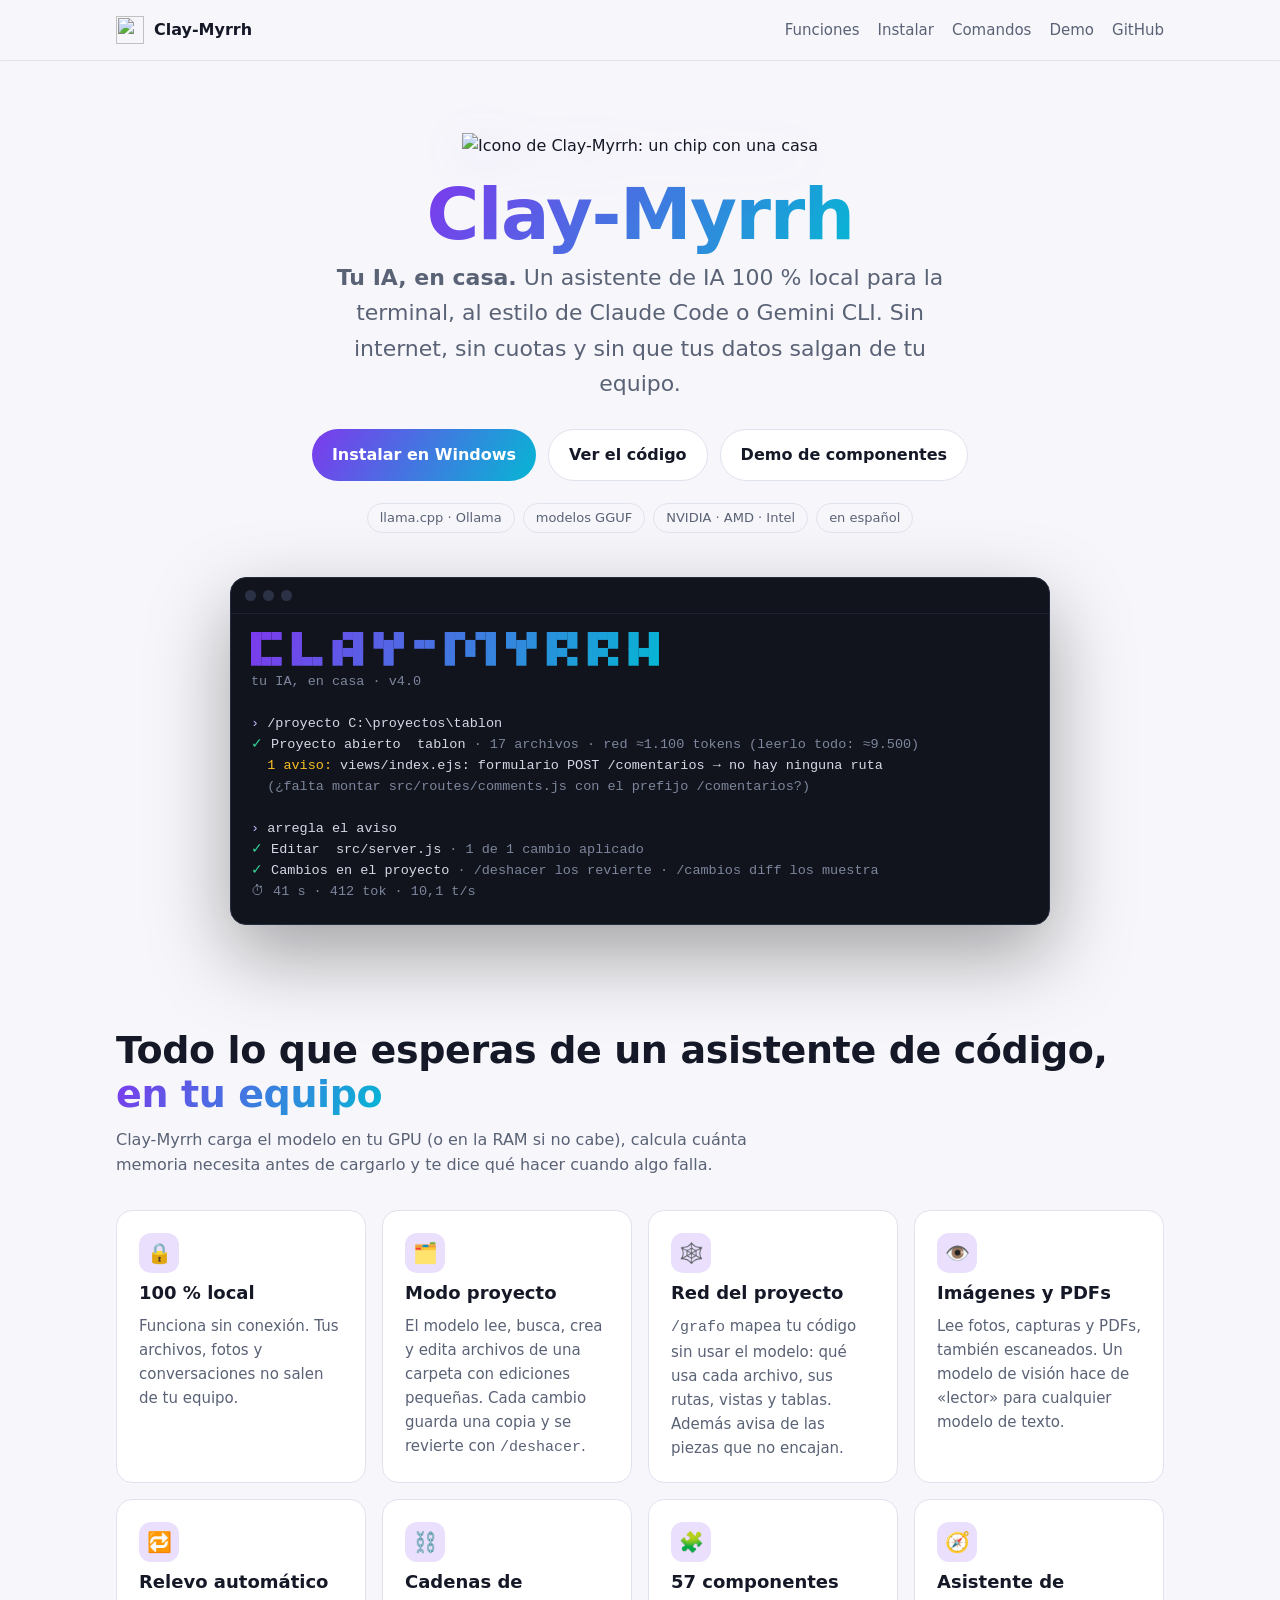
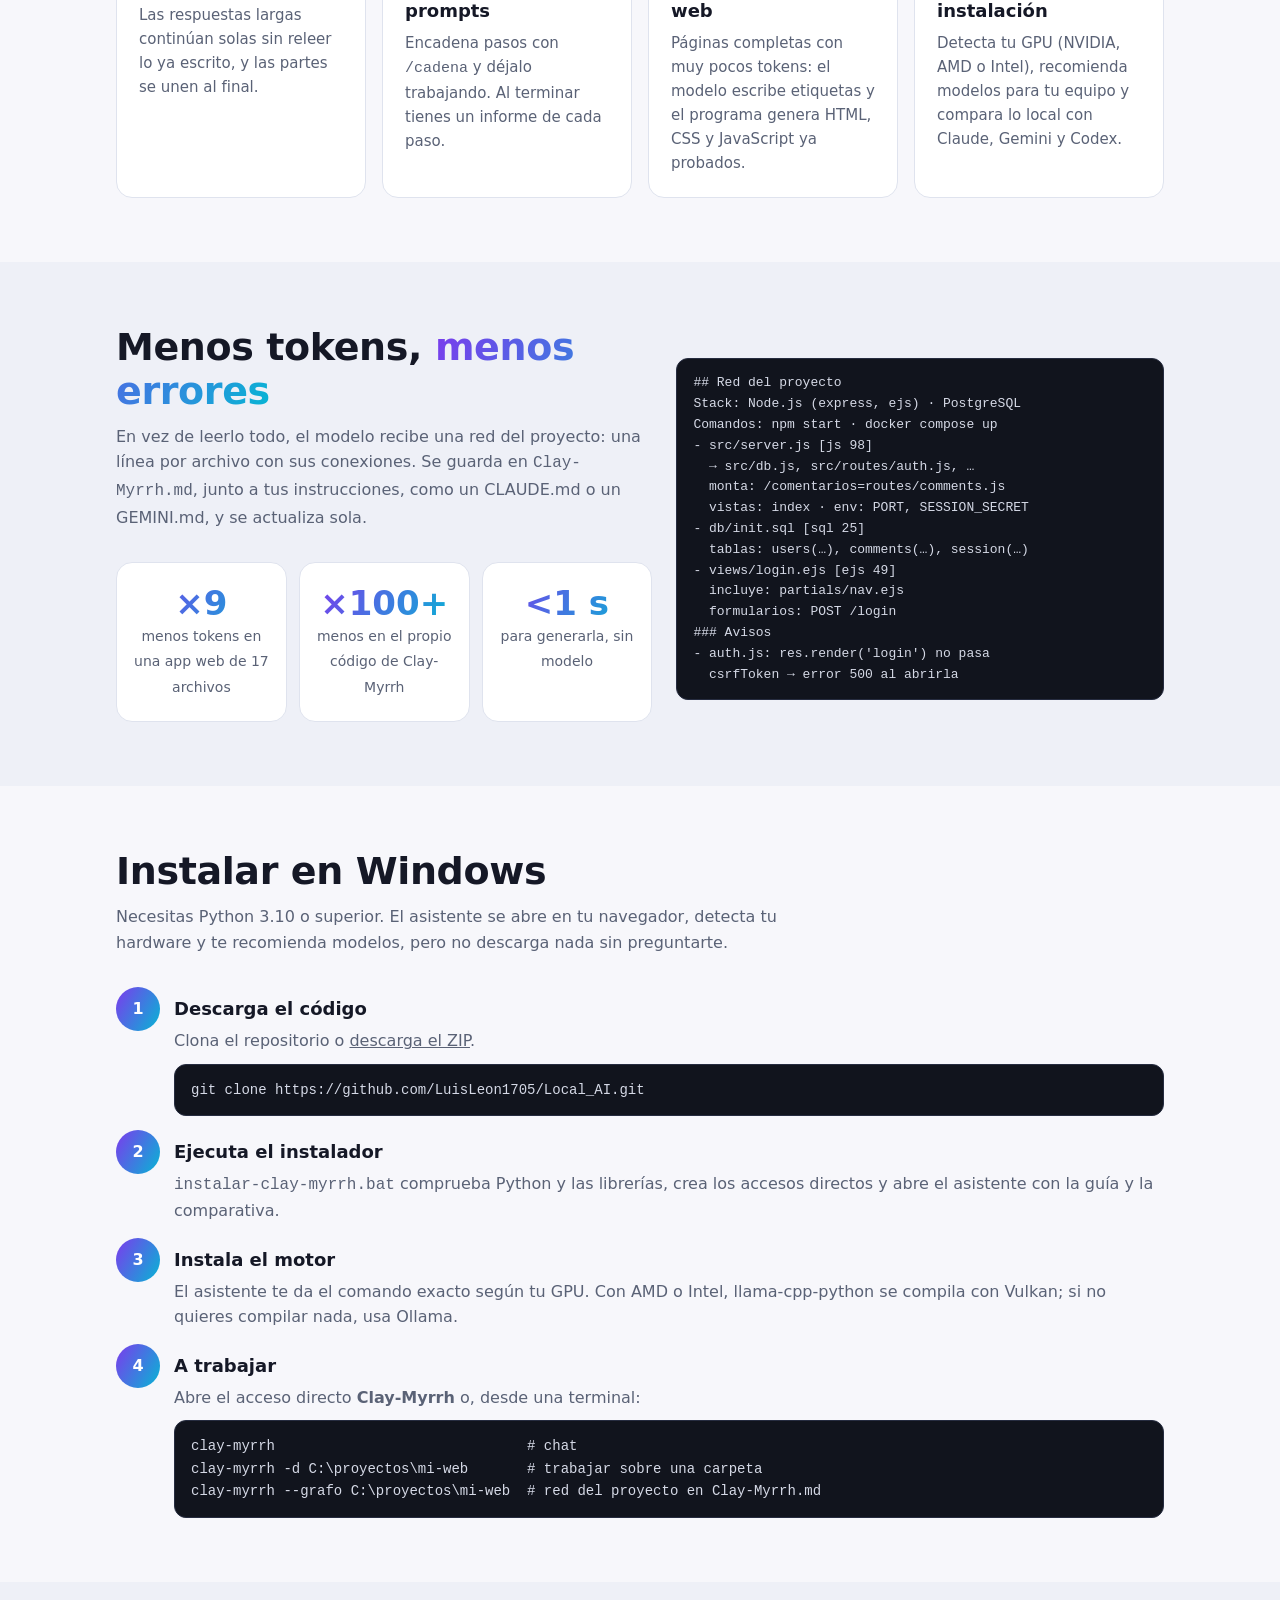
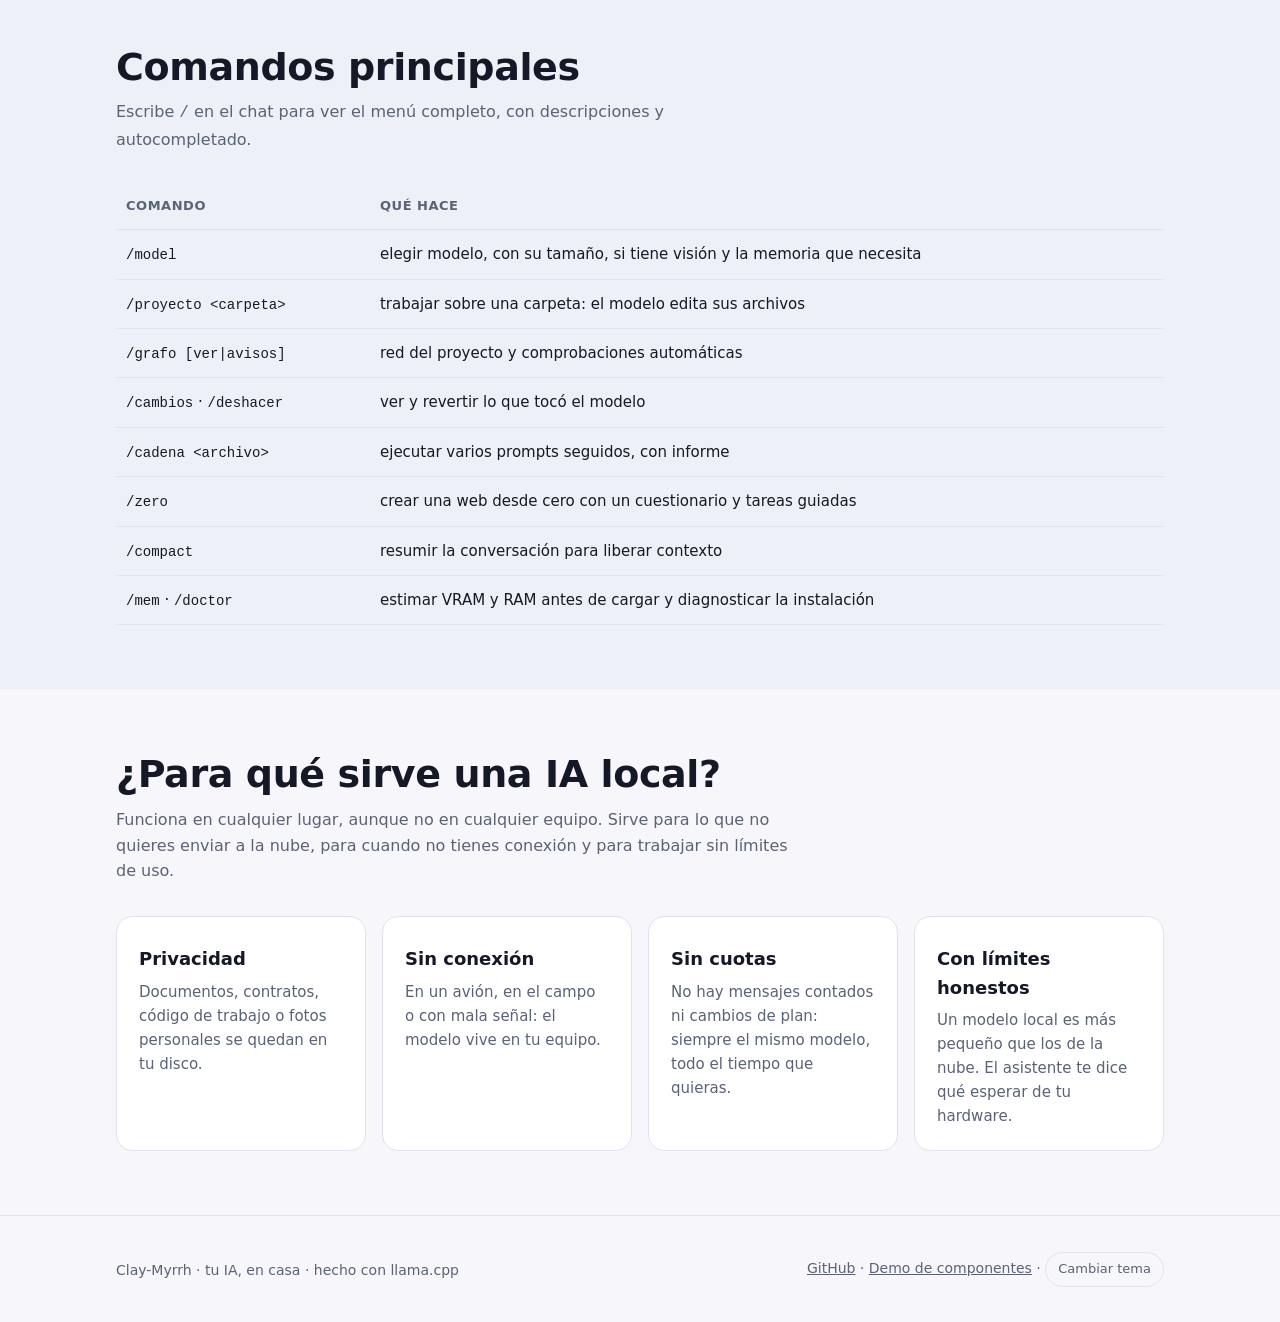
==== site/index.html @ 3bef4bef "Clay-Myrrh: nuevo nombre, red del proyecto (/grafo) y modo proyecto más robusto - Renombrado de Quer" ====
<!doctype html>
<html lang="es">
<head>
<meta charset="utf-8">
<meta name="viewport" content="width=device-width, initial-scale=1">
<title>Clay-Myrrh · tu IA, en casa</title>
<meta name="description" content="Asistente de IA 100 % local para la terminal, al estilo de Claude Code o Gemini CLI: modelos GGUF con llama.cpp u Ollama, sin internet y sin cuotas.">
<meta property="og:title" content="Clay-Myrrh · tu IA, en casa">
<meta property="og:description" content="Asistente de IA 100 % local para la terminal: lee imágenes y PDFs, edita proyectos y funciona sin internet.">
<meta property="og:image" content="assets/clay-myrrh.png">
<link rel="icon" href="assets/clay-myrrh.svg" type="image/svg+xml">
<link rel="alternate icon" href="assets/clay-myrrh.ico">
<style>
:root {
  --bg: #0d0f17; --bg2: #141826; --card: #181d2d; --line: #262c40;
  --text: #e8eaf2; --muted: #9aa3b8; --violet: #7c3aed; --cyan: #06b6d4;
  --grad: linear-gradient(120deg, #7c3aed, #06b6d4);
  --term: #0a0c12; --ok: #34d399; --warn: #fbbf24;
  --radius: 16px; --max: 1080px;
  color-scheme: dark;
}
@media (prefers-color-scheme: light) {
  :root:not([data-theme="dark"]) {
    --bg: #f7f7fb; --bg2: #eef0f7; --card: #ffffff; --line: #dfe3ee;
    --text: #151826; --muted: #5a6276; --term: #11141d;
    color-scheme: light;
  }
}
:root[data-theme="light"] {
  --bg: #f7f7fb; --bg2: #eef0f7; --card: #ffffff; --line: #dfe3ee;
  --text: #151826; --muted: #5a6276; --term: #11141d; color-scheme: light;
}
* { box-sizing: border-box; }
html { scroll-behavior: smooth; }
body {
  margin: 0; background: var(--bg); color: var(--text); line-height: 1.6;
  font: 16px/1.6 system-ui, -apple-system, "Segoe UI", Roboto, "Helvetica Neue", Arial, sans-serif;
}
a { color: inherit; }
code, pre, .mono { font-family: "Cascadia Code", "Cascadia Mono", Consolas, "SF Mono", Menlo, monospace; }
.wrap { max-width: var(--max); margin: 0 auto; padding: 0 16px; }
.grad { background: var(--grad); -webkit-background-clip: text; background-clip: text; color: transparent; }

/* cabecera */
header.top { position: sticky; top: 0; z-index: 10; backdrop-filter: blur(10px);
  background: color-mix(in srgb, var(--bg) 82%, transparent); border-bottom: 1px solid var(--line); }
header.top .wrap { display: flex; align-items: center; gap: 12px; height: 60px; }
.brand { display: flex; align-items: center; gap: 10px; font-weight: 700; text-decoration: none; }
.brand img { width: 28px; height: 28px; }
nav.links { margin-left: auto; display: flex; gap: 18px; font-size: 15px; }
nav.links a { text-decoration: none; color: var(--muted); }
nav.links a:hover { color: var(--text); }
@media (max-width: 720px) { nav.links .hide-sm { display: none; } }

/* portada */
.hero { padding: 72px 0 40px; text-align: center; }
.hero img.logo { width: 96px; height: 96px; filter: drop-shadow(0 10px 30px rgba(124, 58, 237, .35)); }
.hero h1 { font-size: clamp(40px, 8vw, 72px); line-height: 1.05; margin: 18px 0 8px; letter-spacing: -0.02em; }
.hero .tag { font-size: clamp(18px, 3vw, 22px); color: var(--muted); margin: 0 auto 28px; max-width: 640px; }
.btns { display: flex; gap: 12px; justify-content: center; flex-wrap: wrap; }
.btn { display: inline-flex; align-items: center; gap: 8px; padding: 12px 20px; border-radius: 999px;
  text-decoration: none; font-weight: 600; border: 1px solid var(--line); background: var(--card); }
.btn.primary { background: var(--grad); color: #fff; border: 0; }
.btn:hover { transform: translateY(-1px); }
.pills { display: flex; gap: 8px; justify-content: center; flex-wrap: wrap; margin-top: 22px; }
.pill { font-size: 13px; padding: 4px 12px; border-radius: 999px; border: 1px solid var(--line); color: var(--muted); }

/* terminal */
.term { margin: 44px auto 0; max-width: 820px; background: var(--term); border-radius: var(--radius);
  border: 1px solid #262c40; box-shadow: 0 30px 80px rgba(0, 0, 0, .35); text-align: left; overflow: hidden; }
.term .bar { display: flex; gap: 7px; padding: 12px 14px; border-bottom: 1px solid #1e2333; }
.term .bar i { width: 11px; height: 11px; border-radius: 50%; background: #2c3245; }
.term pre { margin: 0; padding: 18px 20px 22px; color: #d5d9e6; font-size: 13.5px; line-height: 1.55; overflow-x: auto; }
.term .logo-txt { display: inline-block; line-height: 1; font-size: 17px; margin-bottom: 6px;
  background: var(--grad); -webkit-background-clip: text; background-clip: text; color: transparent; }
@media (max-width: 480px) { .term pre { font-size: 12px; padding: 14px; } .term .logo-txt { font-size: 13px; } }
.term .dim { color: #7d869c; } .term .u { color: #c4b5fd; } .term .ok { color: var(--ok); } .term .w { color: var(--warn); }

/* secciones */
section { padding: 64px 0; }
section.alt { background: var(--bg2); }
h2 { font-size: clamp(28px, 4.5vw, 38px); line-height: 1.15; margin: 0 0 10px; letter-spacing: -0.01em; }
.lead { color: var(--muted); max-width: 680px; margin: 0 0 32px; }
.grid { display: grid; gap: 16px; grid-template-columns: repeat(auto-fit, minmax(240px, 1fr)); }
.card { background: var(--card); border: 1px solid var(--line); border-radius: var(--radius); padding: 22px; }
.card h3 { margin: 6px 0 6px; font-size: 18px; }
.card p { margin: 0; color: var(--muted); font-size: 15px; }
.ico { width: 40px; height: 40px; border-radius: 12px; display: grid; place-items: center; font-size: 20px;
  background: color-mix(in srgb, var(--violet) 16%, transparent); }

/* cifras */
.stats { display: grid; gap: 12px; grid-template-columns: repeat(3, 1fr); margin-top: 8px; }
@media (max-width: 480px) { .stats { grid-template-columns: 1fr; } }
.stat { text-align: center; padding: 22px 12px; }
.stat b { display: block; font-size: 34px; line-height: 1.1; }
.stat span { color: var(--muted); font-size: 14px; }

/* pasos */
ol.steps { list-style: none; padding: 0; margin: 0; display: grid; gap: 14px; counter-reset: s; }
ol.steps li { counter-increment: s; display: grid; grid-template-columns: 44px minmax(0, 1fr); gap: 14px; align-items: start; }
ol.steps li::before { content: counter(s); width: 44px; height: 44px; border-radius: 50%; display: grid; place-items: center;
  font-weight: 700; color: #fff; background: var(--grad); }
ol.steps h3 { margin: 8px 0 4px; font-size: 18px; }
ol.steps p { margin: 0; color: var(--muted); }
pre.cmd { background: var(--term); color: #d5d9e6; border-radius: 12px; padding: 14px 16px; overflow-x: auto;
  font-size: 14px; margin: 10px 0 0; border: 1px solid #262c40; }

/* tabla */
.table { width: 100%; border-collapse: collapse; font-size: 15px; }
.table th, .table td { text-align: left; padding: 12px 10px; border-bottom: 1px solid var(--line); vertical-align: top; }
.table th { color: var(--muted); font-weight: 600; font-size: 13px; text-transform: uppercase; letter-spacing: .04em; }
.table code { font-size: 14px; white-space: nowrap; }
.scroll { overflow-x: auto; }

/* demo */
.demo { display: grid; gap: 24px; grid-template-columns: 1.1fr 1fr; align-items: center; }
@media (max-width: 820px) { .demo { grid-template-columns: 1fr; } }
.demo pre.cmd { font-size: 13px; }

footer { padding: 36px 0 48px; color: var(--muted); font-size: 14px; border-top: 1px solid var(--line); }
footer .wrap { display: flex; gap: 12px; flex-wrap: wrap; justify-content: space-between; align-items: center; }
.theme-btn { background: none; border: 1px solid var(--line); color: var(--muted); border-radius: 999px;
  padding: 6px 12px; cursor: pointer; font: inherit; font-size: 13px; }
</style>
</head>
<body>
<header class="top">
  <div class="wrap">
    <a class="brand" href="#"><img src="assets/clay-myrrh.svg" alt=""> Clay-Myrrh</a>
    <nav class="links">
      <a href="#funciones" class="hide-sm">Funciones</a>
      <a href="#instalar">Instalar</a>
      <a href="#comandos" class="hide-sm">Comandos</a>
      <a href="demo/">Demo</a>
      <a href="https://github.com/LuisLeon1705/Local_AI">GitHub</a>
    </nav>
  </div>
</header>

<main>
  <div class="hero wrap">
    <img class="logo" src="assets/clay-myrrh.svg" alt="Icono de Clay-Myrrh: un chip con una casa">
    <h1><span class="grad">Clay-Myrrh</span></h1>
    <p class="tag"><strong>Tu IA, en casa.</strong> Un asistente de IA 100&nbsp;% local para la terminal, al estilo de
      Claude Code o Gemini CLI. Sin internet, sin cuotas y sin que tus datos salgan de tu equipo.</p>
    <div class="btns">
      <a class="btn primary" href="#instalar">Instalar en Windows</a>
      <a class="btn" href="https://github.com/LuisLeon1705/Local_AI">Ver el código</a>
      <a class="btn" href="demo/">Demo de componentes</a>
    </div>
    <div class="pills">
      <span class="pill">llama.cpp · Ollama</span><span class="pill">modelos GGUF</span>
      <span class="pill">NVIDIA · AMD · Intel</span><span class="pill">en español</span>
    </div>

    <div class="term" aria-label="Ejemplo de sesión en la terminal">
      <div class="bar"><i></i><i></i><i></i></div>
<pre><span class="logo-txt">█▀▀ █   ▄▀█ █▄█ ▄▄ █▀▄▀█ █▄█ █▀█ █▀█ █ █
█▄▄ █▄▄ █▀█  █     █ ▀ █  █  █▀▄ █▀▄ █▀█</span>
<span class="dim">tu IA, en casa · v4.0</span>

<span class="u">›</span> /proyecto C:\proyectos\tablon
<span class="ok">✓</span> Proyecto abierto  tablon <span class="dim">· 17 archivos · red ≈1.100 tokens (leerlo todo: ≈9.500)</span>
  <span class="w">1 aviso:</span> views/index.ejs: formulario POST /comentarios → no hay ninguna ruta
  <span class="dim">(¿falta montar src/routes/comments.js con el prefijo /comentarios?)</span>

<span class="u">›</span> arregla el aviso
<span class="ok">✓</span> Editar  src/server.js <span class="dim">· 1 de 1 cambio aplicado</span>
<span class="ok">✓</span> Cambios en el proyecto <span class="dim">· /deshacer los revierte · /cambios diff los muestra</span>
<span class="dim">⏱ 41 s · 412 tok · 10,1 t/s</span></pre>
    </div>
  </div>

  <section id="funciones">
    <div class="wrap">
      <h2>Todo lo que esperas de un asistente de código, <span class="grad">en tu equipo</span></h2>
      <p class="lead">Clay-Myrrh carga el modelo en tu GPU (o en la RAM si no cabe), calcula cuánta memoria necesita
        antes de cargarlo y te dice qué hacer cuando algo falla.</p>
      <div class="grid">
        <div class="card"><div class="ico">🔒</div><h3>100 % local</h3>
          <p>Funciona sin conexión. Tus archivos, fotos y conversaciones no salen de tu equipo.</p></div>
        <div class="card"><div class="ico">🗂️</div><h3>Modo proyecto</h3>
          <p>El modelo lee, busca, crea y edita archivos de una carpeta con ediciones pequeñas. Cada cambio guarda
            una copia y se revierte con <code>/deshacer</code>.</p></div>
        <div class="card"><div class="ico">🕸️</div><h3>Red del proyecto</h3>
          <p><code>/grafo</code> mapea tu código sin usar el modelo: qué usa cada archivo, sus rutas, vistas y tablas.
            Además avisa de las piezas que no encajan.</p></div>
        <div class="card"><div class="ico">👁️</div><h3>Imágenes y PDFs</h3>
          <p>Lee fotos, capturas y PDFs, también escaneados. Un modelo de visión hace de «lector» para cualquier
            modelo de texto.</p></div>
        <div class="card"><div class="ico">🔁</div><h3>Relevo automático</h3>
          <p>Las respuestas largas continúan solas sin releer lo ya escrito, y las partes se unen al final.</p></div>
        <div class="card"><div class="ico">⛓️</div><h3>Cadenas de prompts</h3>
          <p>Encadena pasos con <code>/cadena</code> y déjalo trabajando. Al terminar tienes un informe de
            cada paso.</p></div>
        <div class="card"><div class="ico">🧩</div><h3>57 componentes web</h3>
          <p>Páginas completas con muy pocos tokens: el modelo escribe etiquetas y el programa genera HTML, CSS y
            JavaScript ya probados.</p></div>
        <div class="card"><div class="ico">🧭</div><h3>Asistente de instalación</h3>
          <p>Detecta tu GPU (NVIDIA, AMD o Intel), recomienda modelos para tu equipo y compara lo local con Claude,
            Gemini y Codex.</p></div>
      </div>
    </div>
  </section>

  <section class="alt" id="red">
    <div class="wrap demo">
      <div>
        <h2>Menos tokens, <span class="grad">menos errores</span></h2>
        <p class="lead">En vez de leerlo todo, el modelo recibe una red del proyecto: una línea por archivo con sus
          conexiones. Se guarda en <code>Clay-Myrrh.md</code>, junto a tus instrucciones, como un CLAUDE.md o un
          GEMINI.md, y se actualiza sola.</p>
        <div class="stats">
          <div class="card stat"><b class="grad">×9</b><span>menos tokens en una app web de 17 archivos</span></div>
          <div class="card stat"><b class="grad">×100+</b><span>menos en el propio código de Clay-Myrrh</span></div>
          <div class="card stat"><b class="grad">&lt;1 s</b><span>para generarla, sin modelo</span></div>
        </div>
      </div>
<pre class="cmd">## Red del proyecto
Stack: Node.js (express, ejs) · PostgreSQL
Comandos: npm start · docker compose up
- src/server.js [js 98]
  → src/db.js, src/routes/auth.js, …
  monta: /comentarios=routes/comments.js
  vistas: index · env: PORT, SESSION_SECRET
- db/init.sql [sql 25]
  tablas: users(…), comments(…), session(…)
- views/login.ejs [ejs 49]
  incluye: partials/nav.ejs
  formularios: POST /login
### Avisos
- auth.js: res.render('login') no pasa
  csrfToken → error 500 al abrirla</pre>
    </div>
  </section>

  <section id="instalar">
    <div class="wrap">
      <h2>Instalar en Windows</h2>
      <p class="lead">Necesitas Python 3.10 o superior. El asistente se abre en tu navegador, detecta tu hardware y te
        recomienda modelos, pero no descarga nada sin preguntarte.</p>
      <ol class="steps">
        <li><div><h3>Descarga el código</h3>
          <p>Clona el repositorio o <a href="https://github.com/LuisLeon1705/Local_AI/archive/refs/heads/main.zip">descarga el ZIP</a>.</p>
<pre class="cmd">git clone https://github.com/LuisLeon1705/Local_AI.git</pre></div></li>
        <li><div><h3>Ejecuta el instalador</h3>
          <p><code>instalar-clay-myrrh.bat</code> comprueba Python y las librerías, crea los accesos directos y abre
            el asistente con la guía y la comparativa.</p></div></li>
        <li><div><h3>Instala el motor</h3>
          <p>El asistente te da el comando exacto según tu GPU. Con AMD o Intel, llama-cpp-python se compila con Vulkan;
            si no quieres compilar nada, usa Ollama.</p></div></li>
        <li><div><h3>A trabajar</h3>
          <p>Abre el acceso directo <strong>Clay-Myrrh</strong> o, desde una terminal:</p>
<pre class="cmd">clay-myrrh                              # chat
clay-myrrh -d C:\proyectos\mi-web       # trabajar sobre una carpeta
clay-myrrh --grafo C:\proyectos\mi-web  # red del proyecto en Clay-Myrrh.md</pre></div></li>
      </ol>
    </div>
  </section>

  <section class="alt" id="comandos">
    <div class="wrap">
      <h2>Comandos principales</h2>
      <p class="lead">Escribe <code>/</code> en el chat para ver el menú completo, con descripciones y autocompletado.</p>
      <div class="scroll">
        <table class="table">
          <tr><th>Comando</th><th>Qué hace</th></tr>
          <tr><td><code>/model</code></td><td>elegir modelo, con su tamaño, si tiene visión y la memoria que necesita</td></tr>
          <tr><td><code>/proyecto &lt;carpeta&gt;</code></td><td>trabajar sobre una carpeta: el modelo edita sus archivos</td></tr>
          <tr><td><code>/grafo [ver|avisos]</code></td><td>red del proyecto y comprobaciones automáticas</td></tr>
          <tr><td><code>/cambios</code> · <code>/deshacer</code></td><td>ver y revertir lo que tocó el modelo</td></tr>
          <tr><td><code>/cadena &lt;archivo&gt;</code></td><td>ejecutar varios prompts seguidos, con informe</td></tr>
          <tr><td><code>/zero</code></td><td>crear una web desde cero con un cuestionario y tareas guiadas</td></tr>
          <tr><td><code>/compact</code></td><td>resumir la conversación para liberar contexto</td></tr>
          <tr><td><code>/mem</code> · <code>/doctor</code></td><td>estimar VRAM y RAM antes de cargar y diagnosticar la instalación</td></tr>
        </table>
      </div>
    </div>
  </section>

  <section id="local">
    <div class="wrap">
      <h2>¿Para qué sirve una IA local?</h2>
      <p class="lead">Funciona en cualquier lugar, aunque no en cualquier equipo. Sirve para lo que no quieres
        enviar a la nube, para cuando no tienes conexión y para trabajar sin límites de uso.</p>
      <div class="grid">
        <div class="card"><h3>Privacidad</h3><p>Documentos, contratos, código de trabajo o fotos personales se quedan en tu disco.</p></div>
        <div class="card"><h3>Sin conexión</h3><p>En un avión, en el campo o con mala señal: el modelo vive en tu equipo.</p></div>
        <div class="card"><h3>Sin cuotas</h3><p>No hay mensajes contados ni cambios de plan: siempre el mismo modelo, todo el tiempo que quieras.</p></div>
        <div class="card"><h3>Con límites honestos</h3><p>Un modelo local es más pequeño que los de la nube. El asistente te dice qué esperar de tu hardware.</p></div>
      </div>
    </div>
  </section>
</main>

<footer>
  <div class="wrap">
    <span>Clay-Myrrh · tu IA, en casa · hecho con llama.cpp</span>
    <span>
      <a href="https://github.com/LuisLeon1705/Local_AI">GitHub</a> ·
      <a href="demo/">Demo de componentes</a> ·
      <button class="theme-btn" id="theme" type="button">Cambiar tema</button>
    </span>
  </div>
</footer>
<script>
(function () {
  var root = document.documentElement, KEY = "clay-myrrh-tema";
  try { var t = localStorage.getItem(KEY); if (t) root.setAttribute("data-theme", t); } catch (e) {}
  document.getElementById("theme").addEventListener("click", function () {
    var dark = root.getAttribute("data-theme") ? root.getAttribute("data-theme") === "dark"
      : matchMedia("(prefers-color-scheme: dark)").matches;
    var next = dark ? "light" : "dark";
    root.setAttribute("data-theme", next);
    try { localStorage.setItem(KEY, next); } catch (e) {}
  });
})();
</script>
</body>
</html>
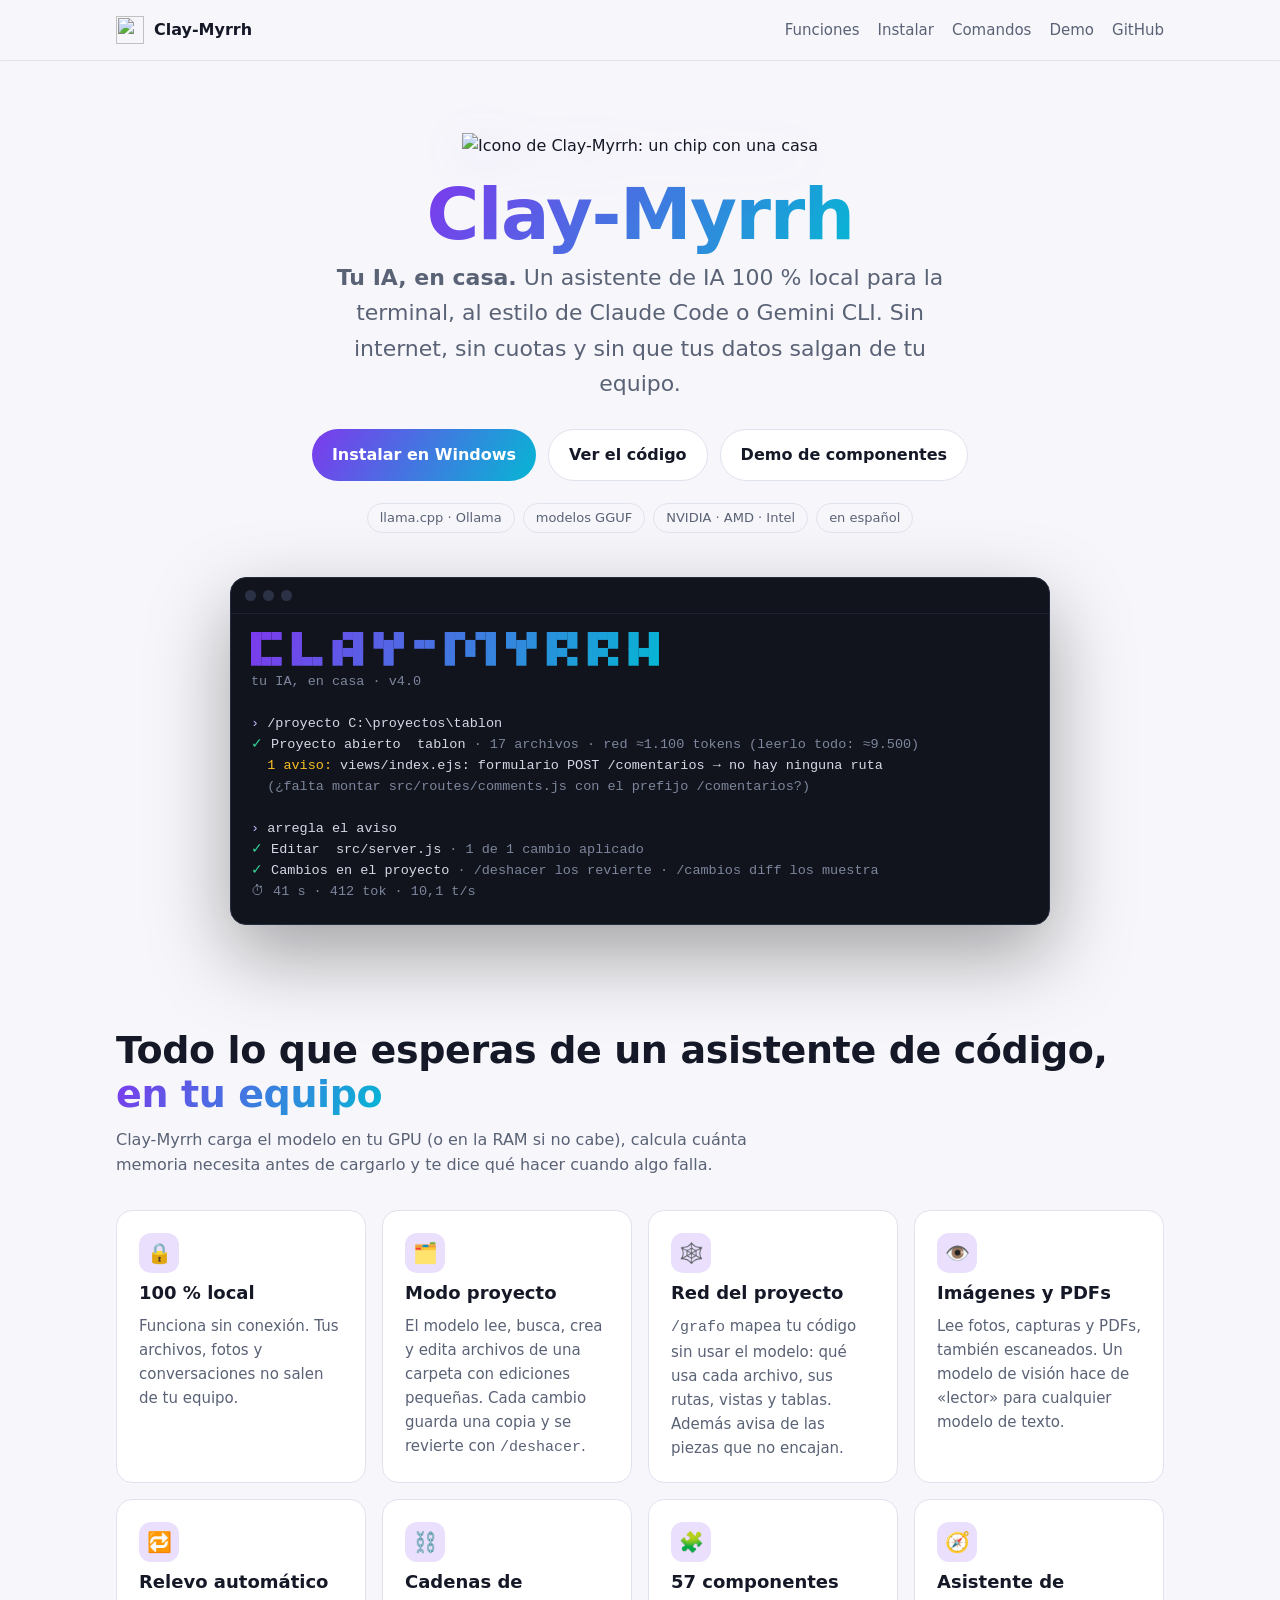
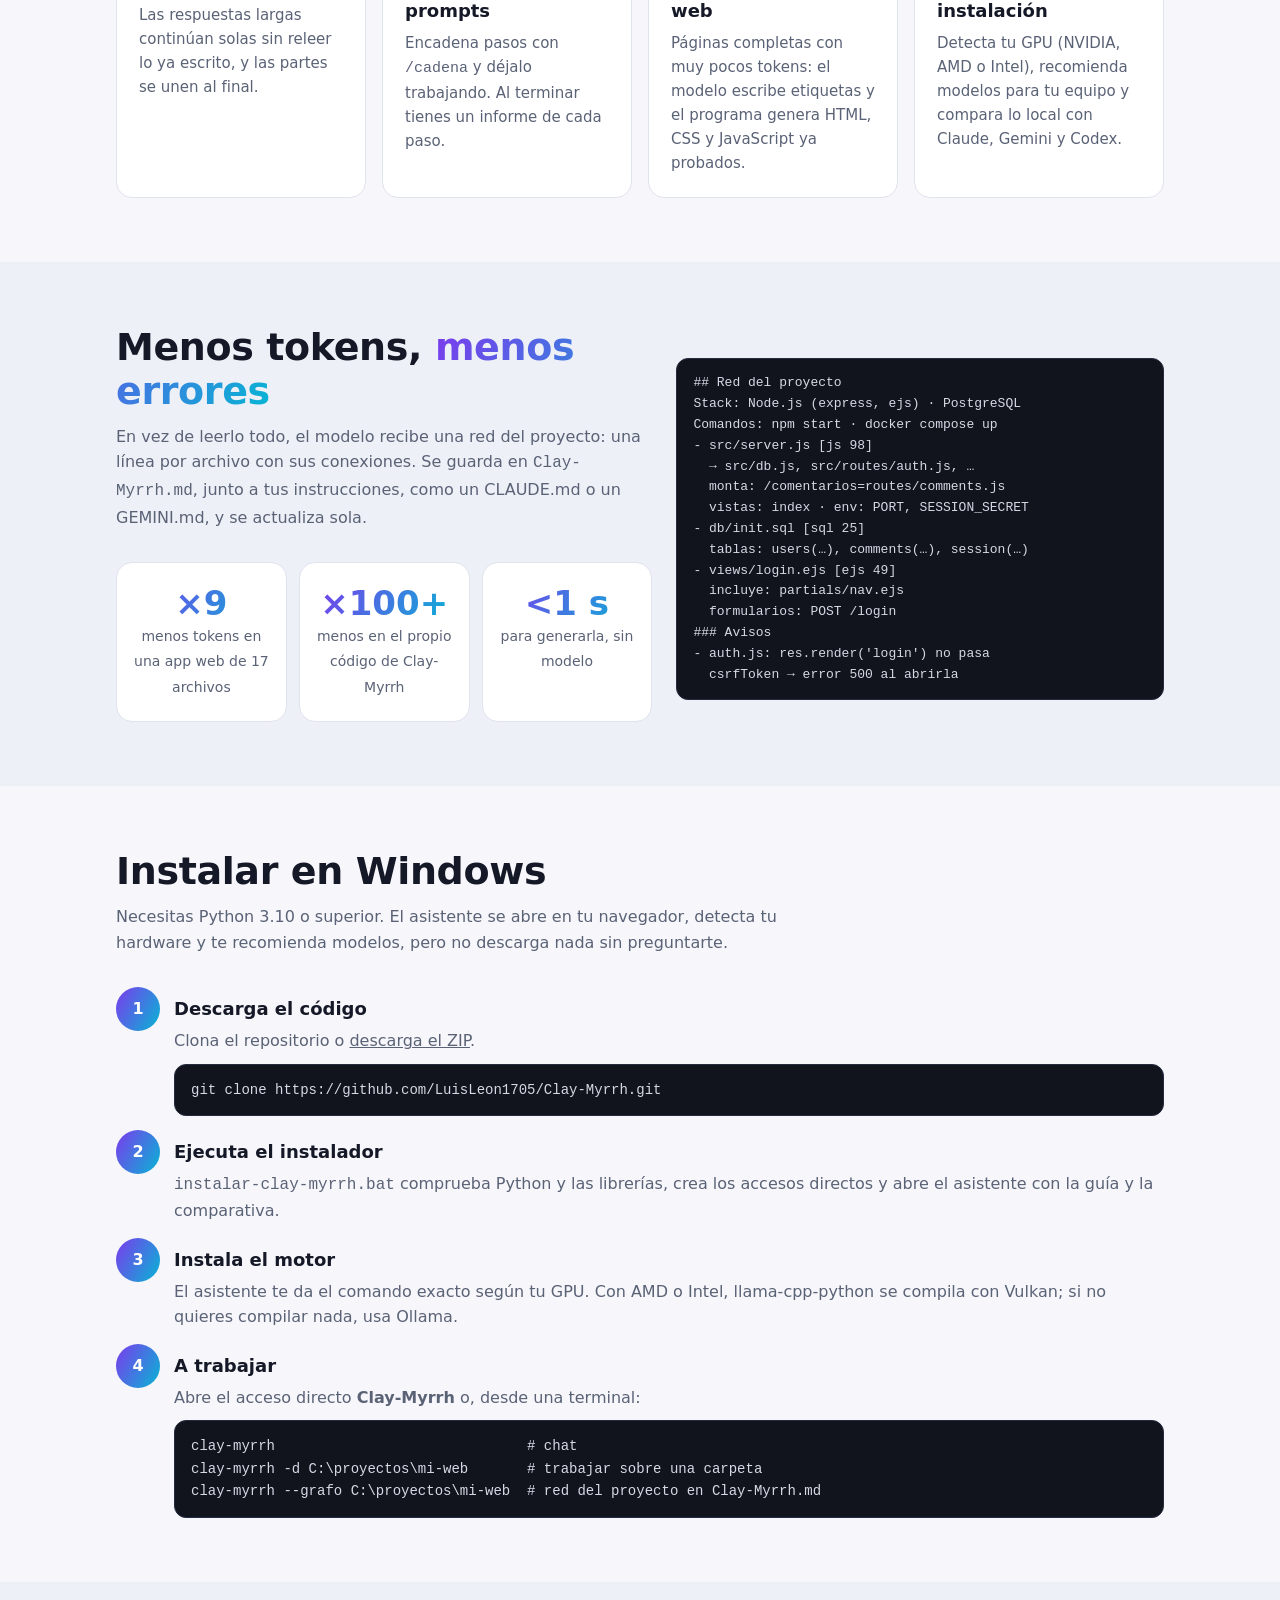
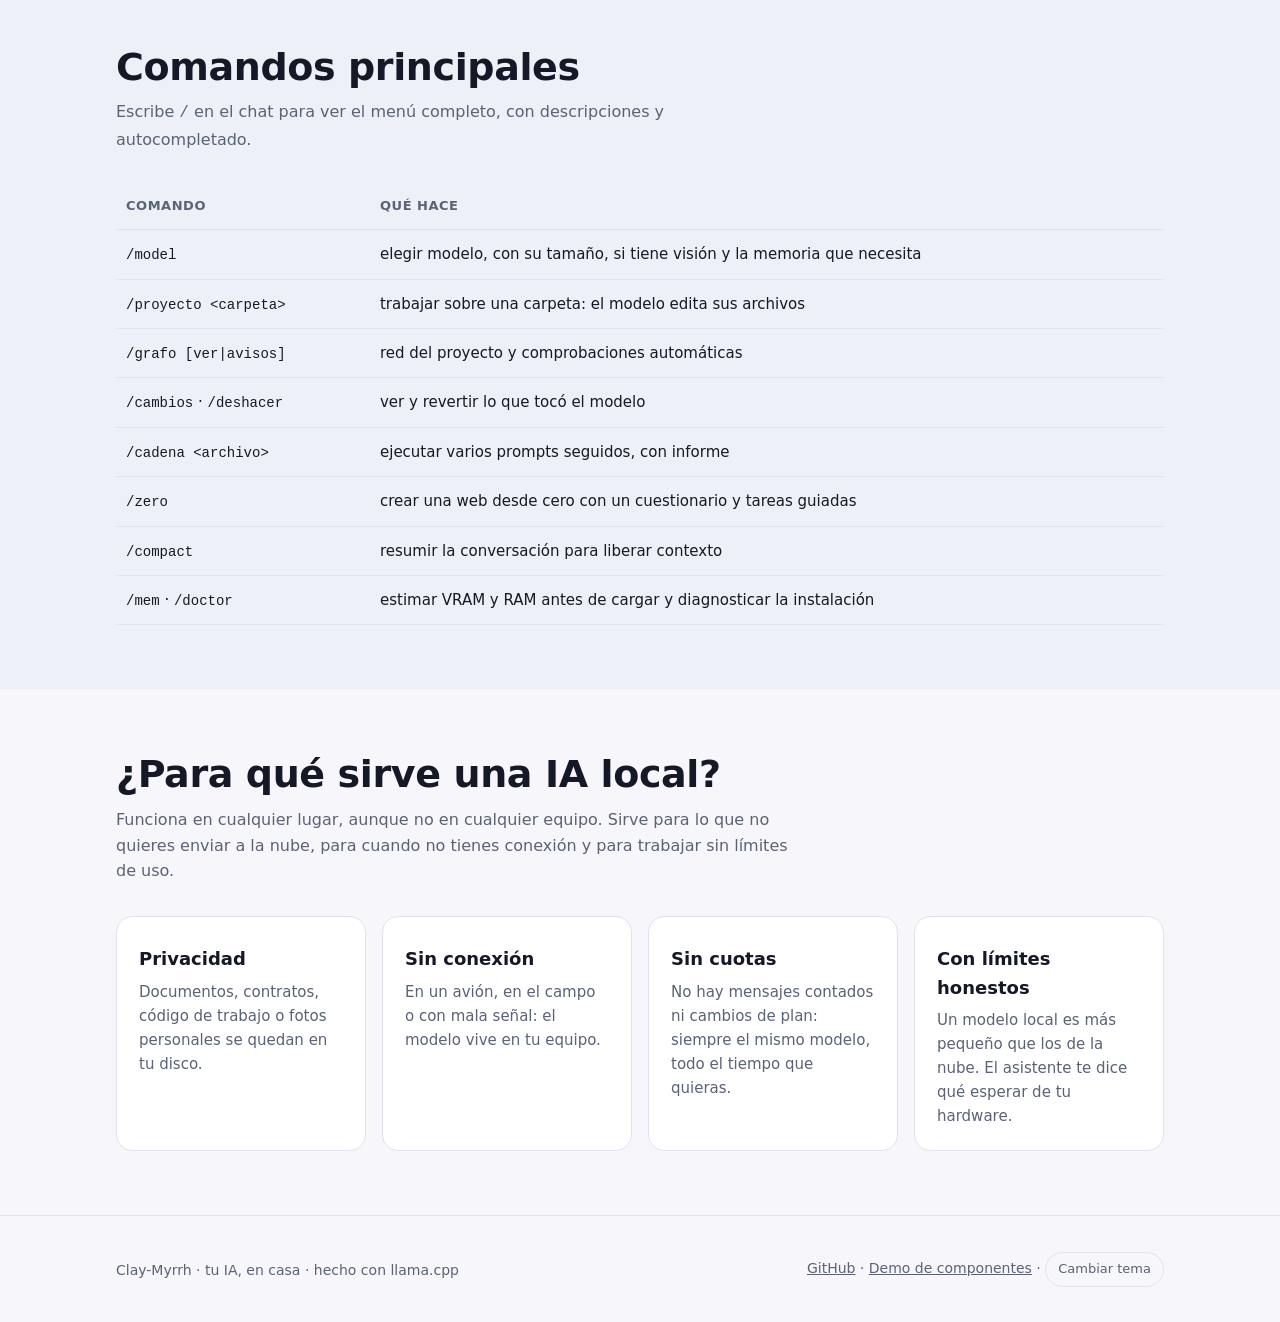
==== commit c91421d8: "Update links in README and index.html to reflect project name change to Clay-Myrrh" ====
--- a/site/index.html
+++ b/site/index.html
@@ -132,7 +132,7 @@
       <a href="#instalar">Instalar</a>
       <a href="#comandos" class="hide-sm">Comandos</a>
       <a href="demo/">Demo</a>
-      <a href="https://github.com/LuisLeon1705/Local_AI">GitHub</a>
+      <a href="https://github.com/LuisLeon1705/Clay-Myrrh">GitHub</a>
     </nav>
   </div>
 </header>
@@ -145,7 +145,7 @@
       Claude Code o Gemini CLI. Sin internet, sin cuotas y sin que tus datos salgan de tu equipo.</p>
     <div class="btns">
       <a class="btn primary" href="#instalar">Instalar en Windows</a>
-      <a class="btn" href="https://github.com/LuisLeon1705/Local_AI">Ver el código</a>
+      <a class="btn" href="https://github.com/LuisLeon1705/Clay-Myrrh">Ver el código</a>
       <a class="btn" href="demo/">Demo de componentes</a>
     </div>
     <div class="pills">
@@ -241,8 +241,8 @@
         recomienda modelos, pero no descarga nada sin preguntarte.</p>
       <ol class="steps">
         <li><div><h3>Descarga el código</h3>
-          <p>Clona el repositorio o <a href="https://github.com/LuisLeon1705/Local_AI/archive/refs/heads/main.zip">descarga el ZIP</a>.</p>
-<pre class="cmd">git clone https://github.com/LuisLeon1705/Local_AI.git</pre></div></li>
+          <p>Clona el repositorio o <a href="https://github.com/LuisLeon1705/Clay-Myrrh/archive/refs/heads/main.zip">descarga el ZIP</a>.</p>
+<pre class="cmd">git clone https://github.com/LuisLeon1705/Clay-Myrrh.git</pre></div></li>
         <li><div><h3>Ejecuta el instalador</h3>
           <p><code>instalar-clay-myrrh.bat</code> comprueba Python y las librerías, crea los accesos directos y abre
             el asistente con la guía y la comparativa.</p></div></li>
@@ -297,7 +297,7 @@
   <div class="wrap">
     <span>Clay-Myrrh · tu IA, en casa · hecho con llama.cpp</span>
     <span>
-      <a href="https://github.com/LuisLeon1705/Local_AI">GitHub</a> ·
+      <a href="https://github.com/LuisLeon1705/Clay-Myrrh">GitHub</a> ·
       <a href="demo/">Demo de componentes</a> ·
       <button class="theme-btn" id="theme" type="button">Cambiar tema</button>
     </span>
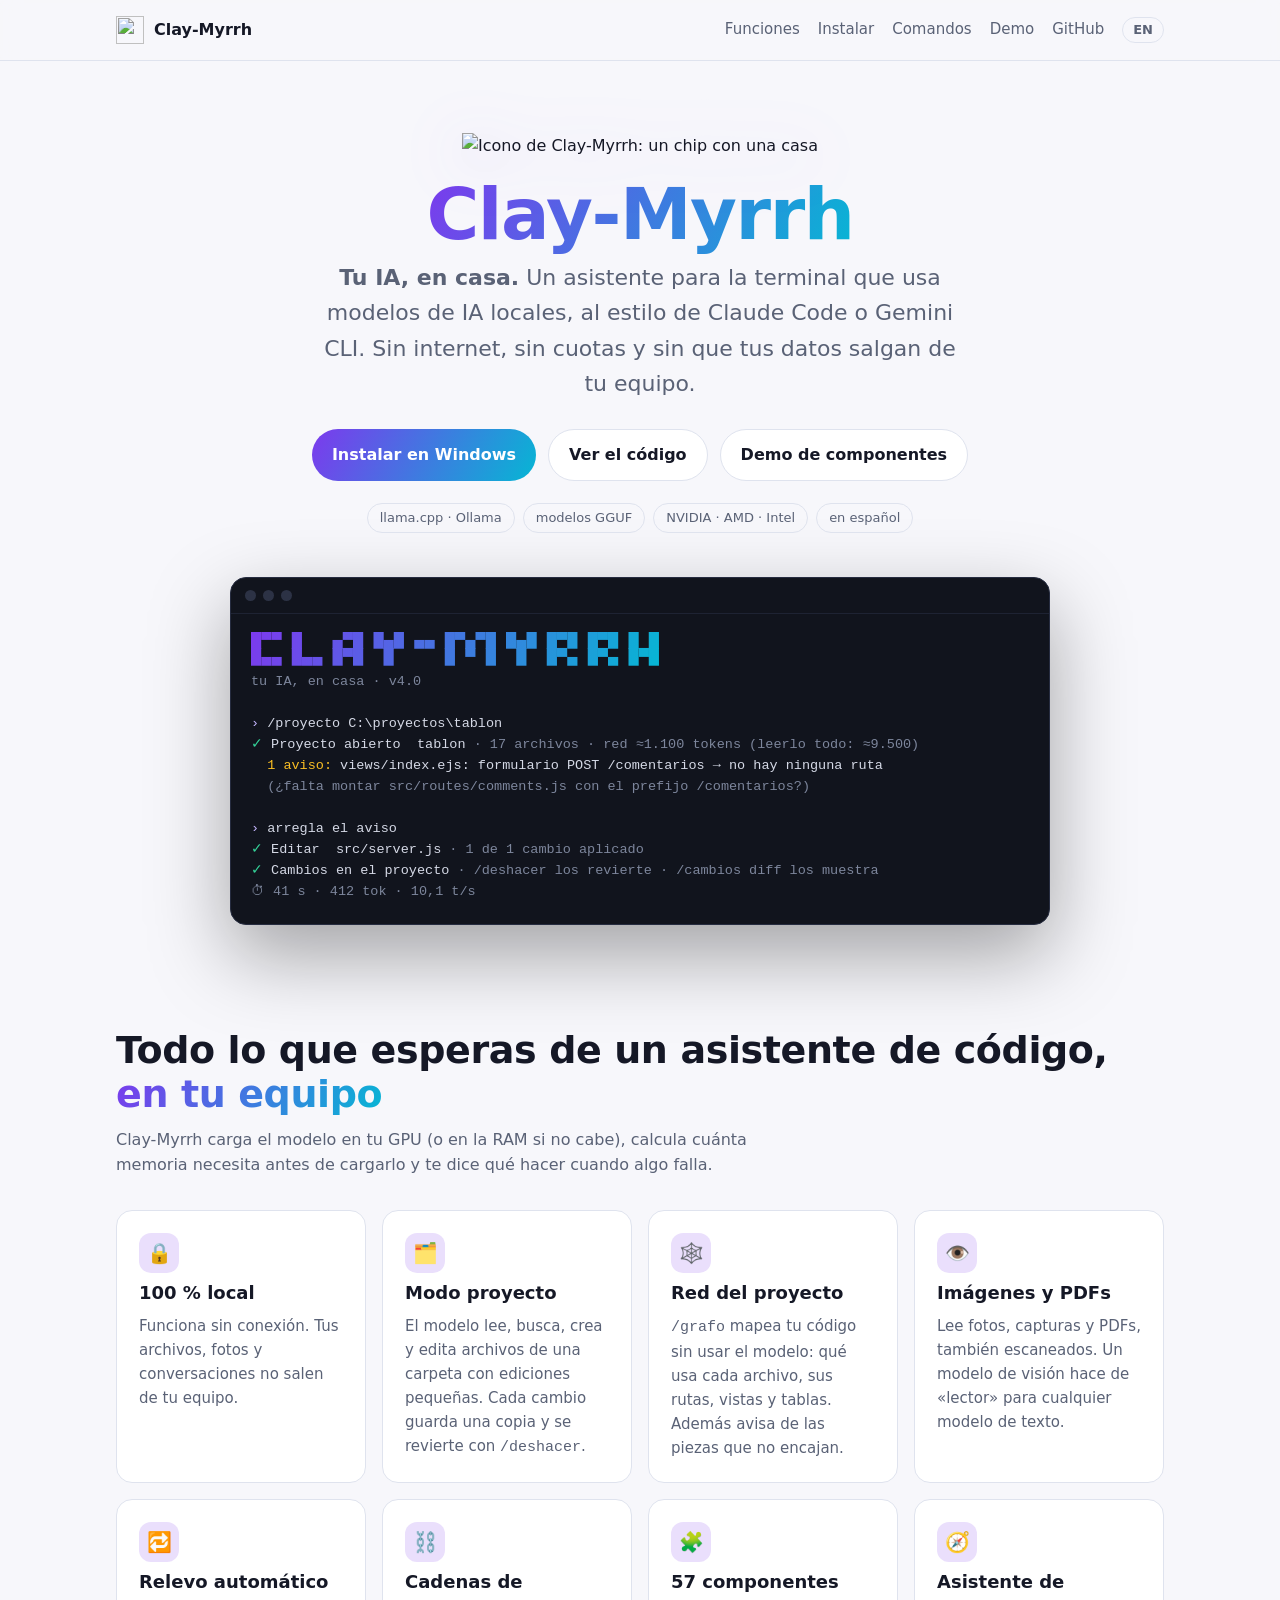
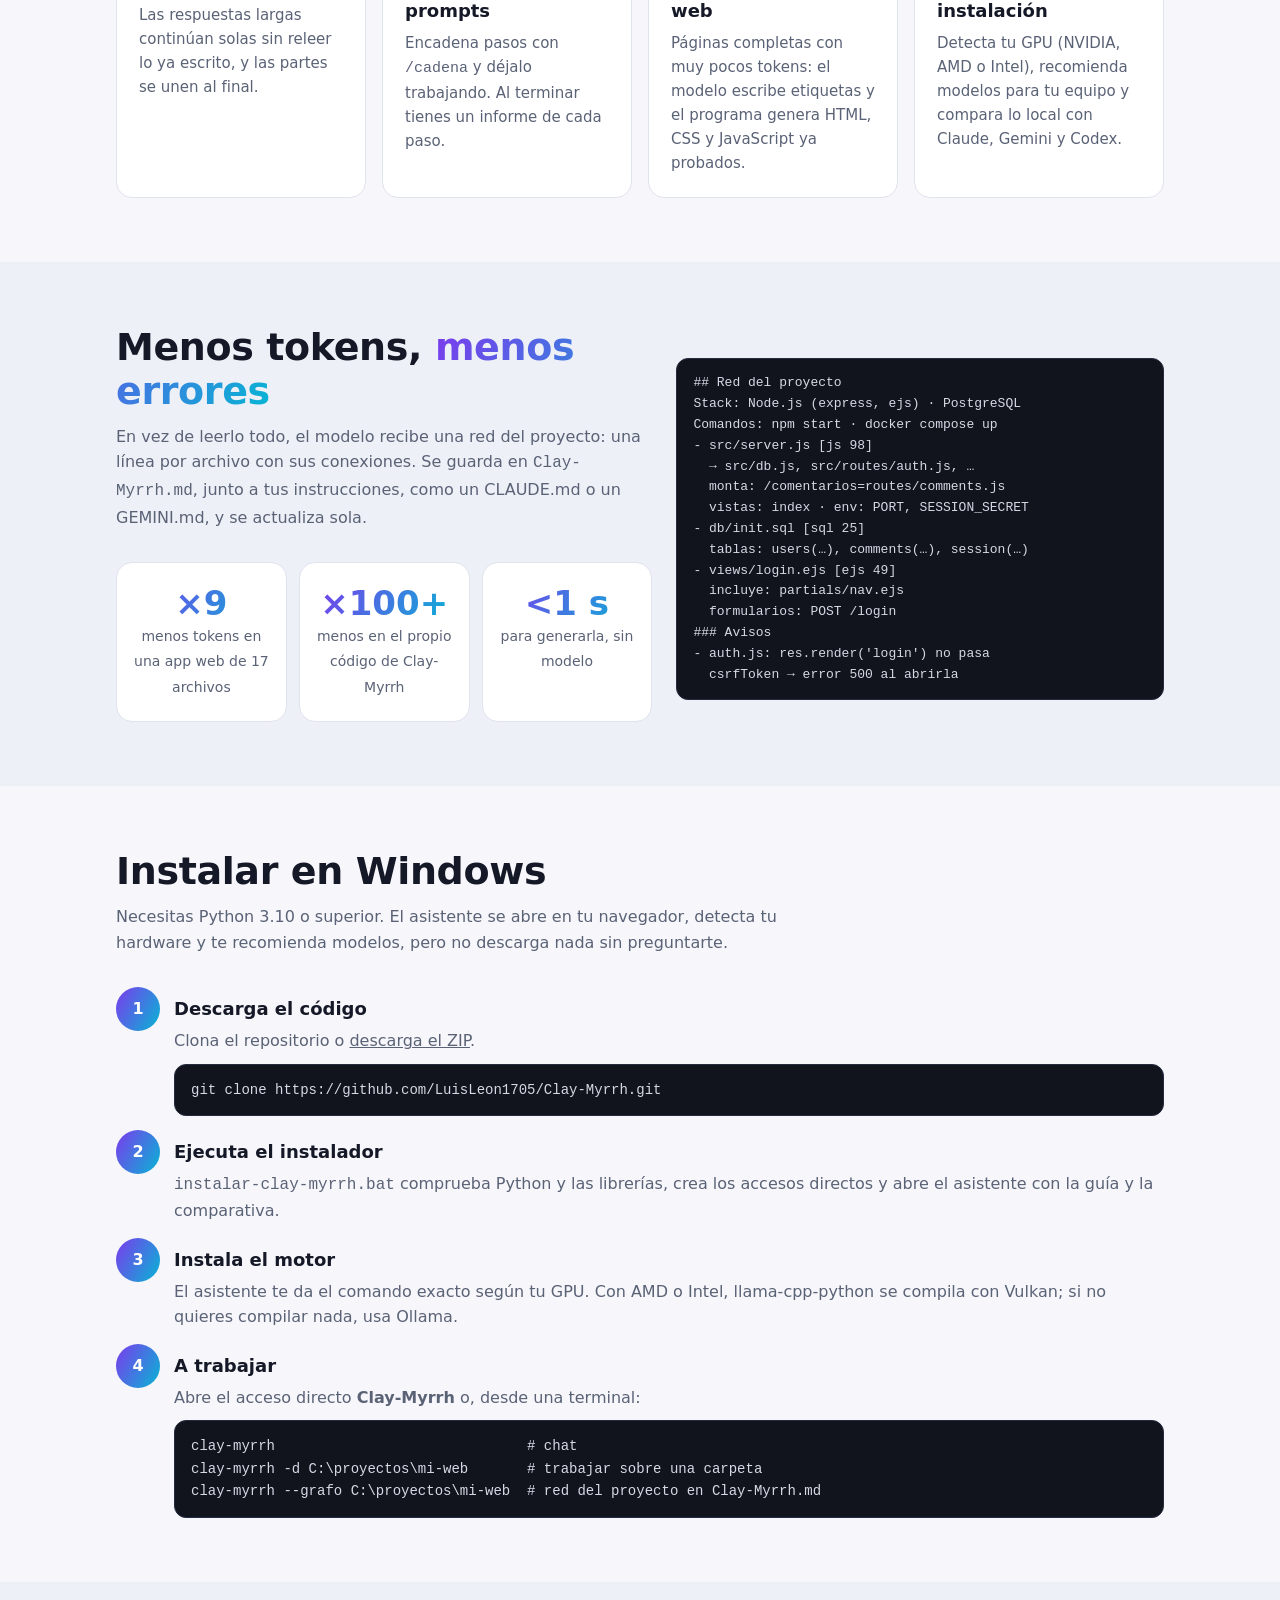
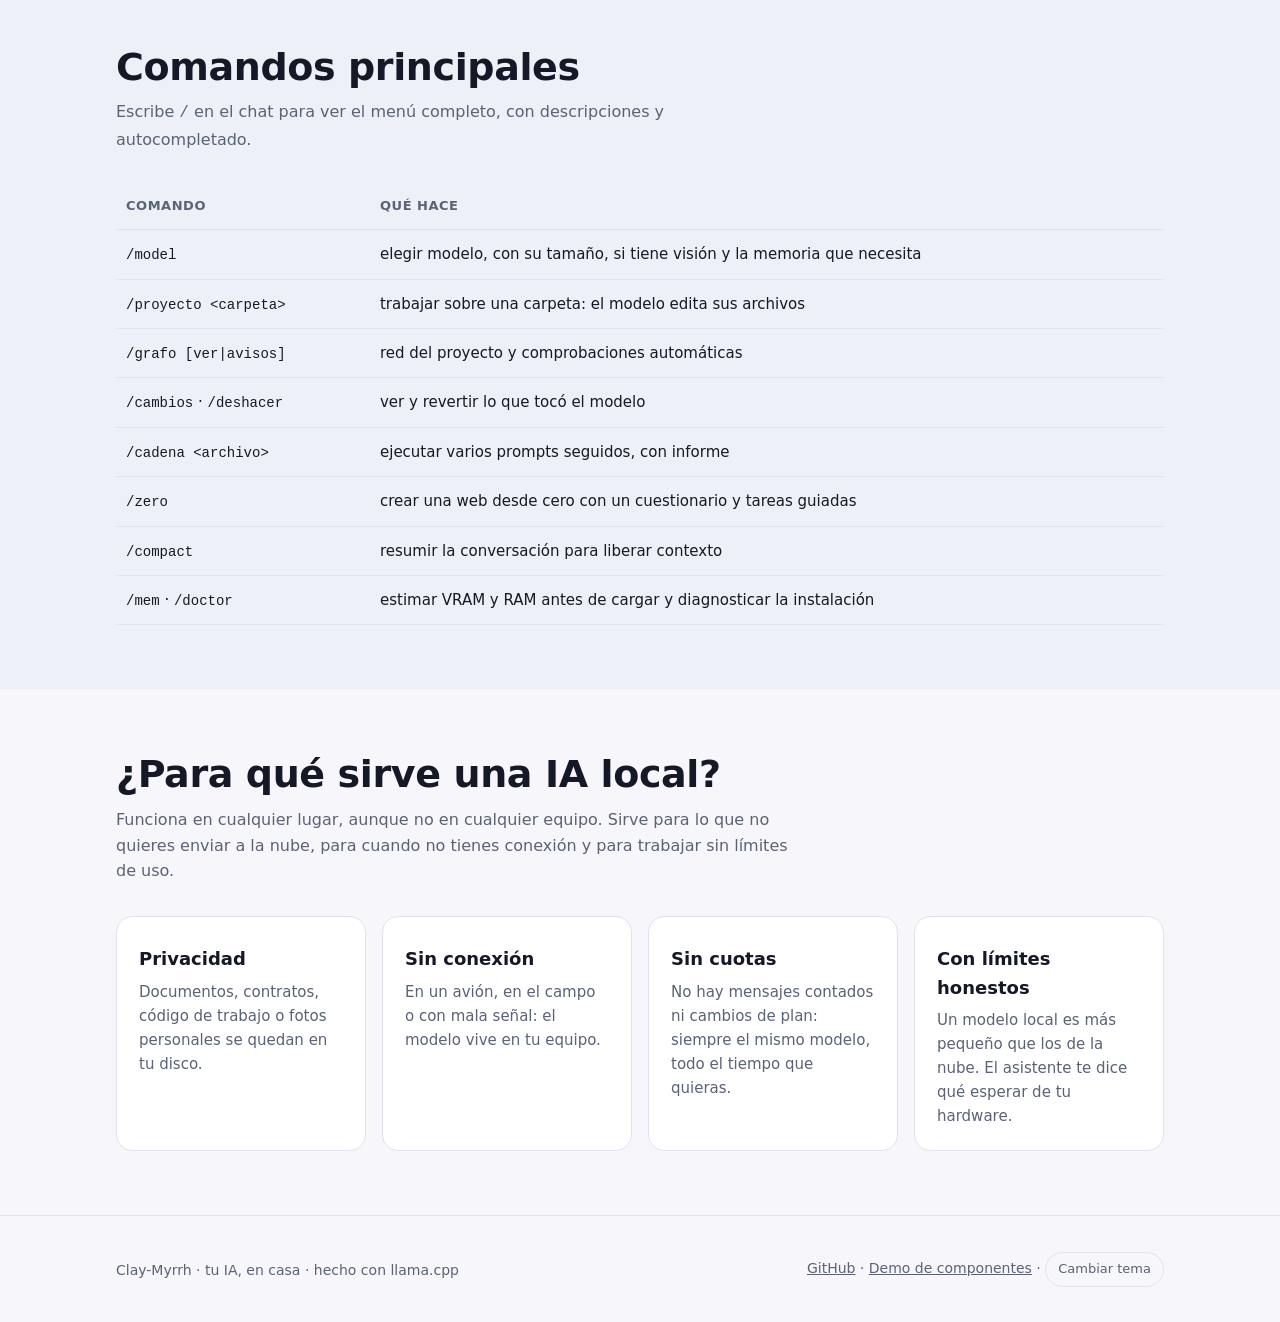
==== commit 3df421d1: "Add English version of the website and improve README content - Created English version of the websi" ====
--- a/site/index.html
+++ b/site/index.html
@@ -4,124 +4,15 @@
 <meta charset="utf-8">
 <meta name="viewport" content="width=device-width, initial-scale=1">
 <title>Clay-Myrrh · tu IA, en casa</title>
-<meta name="description" content="Asistente de IA 100 % local para la terminal, al estilo de Claude Code o Gemini CLI: modelos GGUF con llama.cpp u Ollama, sin internet y sin cuotas.">
+<meta name="description" content="Un asistente para la terminal que usa modelos de IA locales, al estilo de Claude Code o Gemini CLI: modelos GGUF con llama.cpp u Ollama, sin internet y sin cuotas.">
 <meta property="og:title" content="Clay-Myrrh · tu IA, en casa">
-<meta property="og:description" content="Asistente de IA 100 % local para la terminal: lee imágenes y PDFs, edita proyectos y funciona sin internet.">
+<meta property="og:description" content="Un asistente para la terminal que usa modelos de IA locales: lee imágenes y PDFs, edita proyectos y funciona sin internet.">
+<link rel="alternate" hreflang="es" href="https://luisleon1705.github.io/Clay-Myrrh/">
+<link rel="alternate" hreflang="en" href="https://luisleon1705.github.io/Clay-Myrrh/en/">
 <meta property="og:image" content="assets/clay-myrrh.png">
 <link rel="icon" href="assets/clay-myrrh.svg" type="image/svg+xml">
 <link rel="alternate icon" href="assets/clay-myrrh.ico">
-<style>
-:root {
-  --bg: #0d0f17; --bg2: #141826; --card: #181d2d; --line: #262c40;
-  --text: #e8eaf2; --muted: #9aa3b8; --violet: #7c3aed; --cyan: #06b6d4;
-  --grad: linear-gradient(120deg, #7c3aed, #06b6d4);
-  --term: #0a0c12; --ok: #34d399; --warn: #fbbf24;
-  --radius: 16px; --max: 1080px;
-  color-scheme: dark;
-}
-@media (prefers-color-scheme: light) {
-  :root:not([data-theme="dark"]) {
-    --bg: #f7f7fb; --bg2: #eef0f7; --card: #ffffff; --line: #dfe3ee;
-    --text: #151826; --muted: #5a6276; --term: #11141d;
-    color-scheme: light;
-  }
-}
-:root[data-theme="light"] {
-  --bg: #f7f7fb; --bg2: #eef0f7; --card: #ffffff; --line: #dfe3ee;
-  --text: #151826; --muted: #5a6276; --term: #11141d; color-scheme: light;
-}
-* { box-sizing: border-box; }
-html { scroll-behavior: smooth; }
-body {
-  margin: 0; background: var(--bg); color: var(--text); line-height: 1.6;
-  font: 16px/1.6 system-ui, -apple-system, "Segoe UI", Roboto, "Helvetica Neue", Arial, sans-serif;
-}
-a { color: inherit; }
-code, pre, .mono { font-family: "Cascadia Code", "Cascadia Mono", Consolas, "SF Mono", Menlo, monospace; }
-.wrap { max-width: var(--max); margin: 0 auto; padding: 0 16px; }
-.grad { background: var(--grad); -webkit-background-clip: text; background-clip: text; color: transparent; }
-
-/* cabecera */
-header.top { position: sticky; top: 0; z-index: 10; backdrop-filter: blur(10px);
-  background: color-mix(in srgb, var(--bg) 82%, transparent); border-bottom: 1px solid var(--line); }
-header.top .wrap { display: flex; align-items: center; gap: 12px; height: 60px; }
-.brand { display: flex; align-items: center; gap: 10px; font-weight: 700; text-decoration: none; }
-.brand img { width: 28px; height: 28px; }
-nav.links { margin-left: auto; display: flex; gap: 18px; font-size: 15px; }
-nav.links a { text-decoration: none; color: var(--muted); }
-nav.links a:hover { color: var(--text); }
-@media (max-width: 720px) { nav.links .hide-sm { display: none; } }
-
-/* portada */
-.hero { padding: 72px 0 40px; text-align: center; }
-.hero img.logo { width: 96px; height: 96px; filter: drop-shadow(0 10px 30px rgba(124, 58, 237, .35)); }
-.hero h1 { font-size: clamp(40px, 8vw, 72px); line-height: 1.05; margin: 18px 0 8px; letter-spacing: -0.02em; }
-.hero .tag { font-size: clamp(18px, 3vw, 22px); color: var(--muted); margin: 0 auto 28px; max-width: 640px; }
-.btns { display: flex; gap: 12px; justify-content: center; flex-wrap: wrap; }
-.btn { display: inline-flex; align-items: center; gap: 8px; padding: 12px 20px; border-radius: 999px;
-  text-decoration: none; font-weight: 600; border: 1px solid var(--line); background: var(--card); }
-.btn.primary { background: var(--grad); color: #fff; border: 0; }
-.btn:hover { transform: translateY(-1px); }
-.pills { display: flex; gap: 8px; justify-content: center; flex-wrap: wrap; margin-top: 22px; }
-.pill { font-size: 13px; padding: 4px 12px; border-radius: 999px; border: 1px solid var(--line); color: var(--muted); }
-
-/* terminal */
-.term { margin: 44px auto 0; max-width: 820px; background: var(--term); border-radius: var(--radius);
-  border: 1px solid #262c40; box-shadow: 0 30px 80px rgba(0, 0, 0, .35); text-align: left; overflow: hidden; }
-.term .bar { display: flex; gap: 7px; padding: 12px 14px; border-bottom: 1px solid #1e2333; }
-.term .bar i { width: 11px; height: 11px; border-radius: 50%; background: #2c3245; }
-.term pre { margin: 0; padding: 18px 20px 22px; color: #d5d9e6; font-size: 13.5px; line-height: 1.55; overflow-x: auto; }
-.term .logo-txt { display: inline-block; line-height: 1; font-size: 17px; margin-bottom: 6px;
-  background: var(--grad); -webkit-background-clip: text; background-clip: text; color: transparent; }
-@media (max-width: 480px) { .term pre { font-size: 12px; padding: 14px; } .term .logo-txt { font-size: 13px; } }
-.term .dim { color: #7d869c; } .term .u { color: #c4b5fd; } .term .ok { color: var(--ok); } .term .w { color: var(--warn); }
-
-/* secciones */
-section { padding: 64px 0; }
-section.alt { background: var(--bg2); }
-h2 { font-size: clamp(28px, 4.5vw, 38px); line-height: 1.15; margin: 0 0 10px; letter-spacing: -0.01em; }
-.lead { color: var(--muted); max-width: 680px; margin: 0 0 32px; }
-.grid { display: grid; gap: 16px; grid-template-columns: repeat(auto-fit, minmax(240px, 1fr)); }
-.card { background: var(--card); border: 1px solid var(--line); border-radius: var(--radius); padding: 22px; }
-.card h3 { margin: 6px 0 6px; font-size: 18px; }
-.card p { margin: 0; color: var(--muted); font-size: 15px; }
-.ico { width: 40px; height: 40px; border-radius: 12px; display: grid; place-items: center; font-size: 20px;
-  background: color-mix(in srgb, var(--violet) 16%, transparent); }
-
-/* cifras */
-.stats { display: grid; gap: 12px; grid-template-columns: repeat(3, 1fr); margin-top: 8px; }
-@media (max-width: 480px) { .stats { grid-template-columns: 1fr; } }
-.stat { text-align: center; padding: 22px 12px; }
-.stat b { display: block; font-size: 34px; line-height: 1.1; }
-.stat span { color: var(--muted); font-size: 14px; }
-
-/* pasos */
-ol.steps { list-style: none; padding: 0; margin: 0; display: grid; gap: 14px; counter-reset: s; }
-ol.steps li { counter-increment: s; display: grid; grid-template-columns: 44px minmax(0, 1fr); gap: 14px; align-items: start; }
-ol.steps li::before { content: counter(s); width: 44px; height: 44px; border-radius: 50%; display: grid; place-items: center;
-  font-weight: 700; color: #fff; background: var(--grad); }
-ol.steps h3 { margin: 8px 0 4px; font-size: 18px; }
-ol.steps p { margin: 0; color: var(--muted); }
-pre.cmd { background: var(--term); color: #d5d9e6; border-radius: 12px; padding: 14px 16px; overflow-x: auto;
-  font-size: 14px; margin: 10px 0 0; border: 1px solid #262c40; }
-
-/* tabla */
-.table { width: 100%; border-collapse: collapse; font-size: 15px; }
-.table th, .table td { text-align: left; padding: 12px 10px; border-bottom: 1px solid var(--line); vertical-align: top; }
-.table th { color: var(--muted); font-weight: 600; font-size: 13px; text-transform: uppercase; letter-spacing: .04em; }
-.table code { font-size: 14px; white-space: nowrap; }
-.scroll { overflow-x: auto; }
-
-/* demo */
-.demo { display: grid; gap: 24px; grid-template-columns: 1.1fr 1fr; align-items: center; }
-@media (max-width: 820px) { .demo { grid-template-columns: 1fr; } }
-.demo pre.cmd { font-size: 13px; }
-
-footer { padding: 36px 0 48px; color: var(--muted); font-size: 14px; border-top: 1px solid var(--line); }
-footer .wrap { display: flex; gap: 12px; flex-wrap: wrap; justify-content: space-between; align-items: center; }
-.theme-btn { background: none; border: 1px solid var(--line); color: var(--muted); border-radius: 999px;
-  padding: 6px 12px; cursor: pointer; font: inherit; font-size: 13px; }
-</style>
+<link rel="stylesheet" href="style.css">
 </head>
 <body>
 <header class="top">
@@ -133,6 +24,7 @@
       <a href="#comandos" class="hide-sm">Comandos</a>
       <a href="demo/">Demo</a>
       <a href="https://github.com/LuisLeon1705/Clay-Myrrh">GitHub</a>
+      <a class="lang" href="en/" hreflang="en" lang="en" title="English">EN</a>
     </nav>
   </div>
 </header>
@@ -141,8 +33,8 @@
   <div class="hero wrap">
     <img class="logo" src="assets/clay-myrrh.svg" alt="Icono de Clay-Myrrh: un chip con una casa">
     <h1><span class="grad">Clay-Myrrh</span></h1>
-    <p class="tag"><strong>Tu IA, en casa.</strong> Un asistente de IA 100&nbsp;% local para la terminal, al estilo de
-      Claude Code o Gemini CLI. Sin internet, sin cuotas y sin que tus datos salgan de tu equipo.</p>
+    <p class="tag"><strong>Tu IA, en casa.</strong> Un asistente para la terminal que usa modelos de IA locales, al estilo
+      de Claude Code o Gemini CLI. Sin internet, sin cuotas y sin que tus datos salgan de tu equipo.</p>
     <div class="btns">
       <a class="btn primary" href="#instalar">Instalar en Windows</a>
       <a class="btn" href="https://github.com/LuisLeon1705/Clay-Myrrh">Ver el código</a>
--- a/site/style.css
+++ b/site/style.css
@@ -0,0 +1,114 @@
+:root {
+  --bg: #0d0f17; --bg2: #141826; --card: #181d2d; --line: #262c40;
+  --text: #e8eaf2; --muted: #9aa3b8; --violet: #7c3aed; --cyan: #06b6d4;
+  --grad: linear-gradient(120deg, #7c3aed, #06b6d4);
+  --term: #0a0c12; --ok: #34d399; --warn: #fbbf24;
+  --radius: 16px; --max: 1080px;
+  color-scheme: dark;
+}
+@media (prefers-color-scheme: light) {
+  :root:not([data-theme="dark"]) {
+    --bg: #f7f7fb; --bg2: #eef0f7; --card: #ffffff; --line: #dfe3ee;
+    --text: #151826; --muted: #5a6276; --term: #11141d;
+    color-scheme: light;
+  }
+}
+:root[data-theme="light"] {
+  --bg: #f7f7fb; --bg2: #eef0f7; --card: #ffffff; --line: #dfe3ee;
+  --text: #151826; --muted: #5a6276; --term: #11141d; color-scheme: light;
+}
+* { box-sizing: border-box; }
+html { scroll-behavior: smooth; }
+body {
+  margin: 0; background: var(--bg); color: var(--text); line-height: 1.6;
+  font: 16px/1.6 system-ui, -apple-system, "Segoe UI", Roboto, "Helvetica Neue", Arial, sans-serif;
+}
+a { color: inherit; }
+code, pre, .mono { font-family: "Cascadia Code", "Cascadia Mono", Consolas, "SF Mono", Menlo, monospace; }
+.wrap { max-width: var(--max); margin: 0 auto; padding: 0 16px; }
+.grad { background: var(--grad); -webkit-background-clip: text; background-clip: text; color: transparent; }
+
+/* cabecera */
+header.top { position: sticky; top: 0; z-index: 10; backdrop-filter: blur(10px);
+  background: color-mix(in srgb, var(--bg) 82%, transparent); border-bottom: 1px solid var(--line); }
+header.top .wrap { display: flex; align-items: center; gap: 12px; height: 60px; }
+.brand { display: flex; align-items: center; gap: 10px; font-weight: 700; text-decoration: none; white-space: nowrap; }
+.brand img { width: 28px; height: 28px; }
+nav.links { margin-left: auto; display: flex; gap: 18px; font-size: 15px; }
+nav.links a { text-decoration: none; color: var(--muted); }
+nav.links a:hover { color: var(--text); }
+@media (max-width: 720px) { nav.links .hide-sm { display: none; } }
+
+/* portada */
+.hero { padding: 72px 0 40px; text-align: center; }
+.hero img.logo { width: 96px; height: 96px; filter: drop-shadow(0 10px 30px rgba(124, 58, 237, .35)); }
+.hero h1 { font-size: clamp(40px, 8vw, 72px); line-height: 1.05; margin: 18px 0 8px; letter-spacing: -0.02em; }
+.hero .tag { font-size: clamp(18px, 3vw, 22px); color: var(--muted); margin: 0 auto 28px; max-width: 640px; }
+.btns { display: flex; gap: 12px; justify-content: center; flex-wrap: wrap; }
+.btn { display: inline-flex; align-items: center; gap: 8px; padding: 12px 20px; border-radius: 999px;
+  text-decoration: none; font-weight: 600; border: 1px solid var(--line); background: var(--card); }
+.btn.primary { background: var(--grad); color: #fff; border: 0; }
+.btn:hover { transform: translateY(-1px); }
+.pills { display: flex; gap: 8px; justify-content: center; flex-wrap: wrap; margin-top: 22px; }
+.pill { font-size: 13px; padding: 4px 12px; border-radius: 999px; border: 1px solid var(--line); color: var(--muted); }
+
+/* terminal */
+.term { margin: 44px auto 0; max-width: 820px; background: var(--term); border-radius: var(--radius);
+  border: 1px solid #262c40; box-shadow: 0 30px 80px rgba(0, 0, 0, .35); text-align: left; overflow: hidden; }
+.term .bar { display: flex; gap: 7px; padding: 12px 14px; border-bottom: 1px solid #1e2333; }
+.term .bar i { width: 11px; height: 11px; border-radius: 50%; background: #2c3245; }
+.term pre { margin: 0; padding: 18px 20px 22px; color: #d5d9e6; font-size: 13.5px; line-height: 1.55; overflow-x: auto; }
+.term .logo-txt { display: inline-block; line-height: 1; font-size: 17px; margin-bottom: 6px;
+  background: var(--grad); -webkit-background-clip: text; background-clip: text; color: transparent; }
+@media (max-width: 480px) { .term pre { font-size: 12px; padding: 14px; } .term .logo-txt { font-size: 13px; } }
+.term .dim { color: #7d869c; } .term .u { color: #c4b5fd; } .term .ok { color: var(--ok); } .term .w { color: var(--warn); }
+
+/* secciones */
+section { padding: 64px 0; }
+section.alt { background: var(--bg2); }
+h2 { font-size: clamp(28px, 4.5vw, 38px); line-height: 1.15; margin: 0 0 10px; letter-spacing: -0.01em; }
+.lead { color: var(--muted); max-width: 680px; margin: 0 0 32px; }
+.grid { display: grid; gap: 16px; grid-template-columns: repeat(auto-fit, minmax(240px, 1fr)); }
+.card { background: var(--card); border: 1px solid var(--line); border-radius: var(--radius); padding: 22px; }
+.card h3 { margin: 6px 0 6px; font-size: 18px; }
+.card p { margin: 0; color: var(--muted); font-size: 15px; }
+.ico { width: 40px; height: 40px; border-radius: 12px; display: grid; place-items: center; font-size: 20px;
+  background: color-mix(in srgb, var(--violet) 16%, transparent); }
+
+/* cifras */
+.stats { display: grid; gap: 12px; grid-template-columns: repeat(3, 1fr); margin-top: 8px; }
+@media (max-width: 480px) { .stats { grid-template-columns: 1fr; } }
+.stat { text-align: center; padding: 22px 12px; }
+.stat b { display: block; font-size: 34px; line-height: 1.1; }
+.stat span { color: var(--muted); font-size: 14px; }
+
+/* pasos */
+ol.steps { list-style: none; padding: 0; margin: 0; display: grid; gap: 14px; counter-reset: s; }
+ol.steps li { counter-increment: s; display: grid; grid-template-columns: 44px minmax(0, 1fr); gap: 14px; align-items: start; }
+ol.steps li::before { content: counter(s); width: 44px; height: 44px; border-radius: 50%; display: grid; place-items: center;
+  font-weight: 700; color: #fff; background: var(--grad); }
+ol.steps h3 { margin: 8px 0 4px; font-size: 18px; }
+ol.steps p { margin: 0; color: var(--muted); }
+pre.cmd { background: var(--term); color: #d5d9e6; border-radius: 12px; padding: 14px 16px; overflow-x: auto;
+  font-size: 14px; margin: 10px 0 0; border: 1px solid #262c40; }
+
+/* tabla */
+.table { width: 100%; border-collapse: collapse; font-size: 15px; }
+.table th, .table td { text-align: left; padding: 12px 10px; border-bottom: 1px solid var(--line); vertical-align: top; }
+.table th { color: var(--muted); font-weight: 600; font-size: 13px; text-transform: uppercase; letter-spacing: .04em; }
+.table code { font-size: 14px; white-space: nowrap; }
+.scroll { overflow-x: auto; }
+
+/* demo */
+.demo { display: grid; gap: 24px; grid-template-columns: 1.1fr 1fr; align-items: center; }
+@media (max-width: 820px) { .demo { grid-template-columns: 1fr; } }
+.demo pre.cmd { font-size: 13px; }
+
+footer { padding: 36px 0 48px; color: var(--muted); font-size: 14px; border-top: 1px solid var(--line); }
+footer .wrap { display: flex; gap: 12px; flex-wrap: wrap; justify-content: space-between; align-items: center; }
+.theme-btn { background: none; border: 1px solid var(--line); color: var(--muted); border-radius: 999px;
+  padding: 6px 12px; cursor: pointer; font: inherit; font-size: 13px; }
+
+/* selector de idioma */
+.lang { border: 1px solid var(--line); border-radius: 999px; padding: 2px 10px; font-size: 13px; font-weight: 600; }
+@media (max-width: 480px) { nav.links { gap: 12px; font-size: 14px; } }
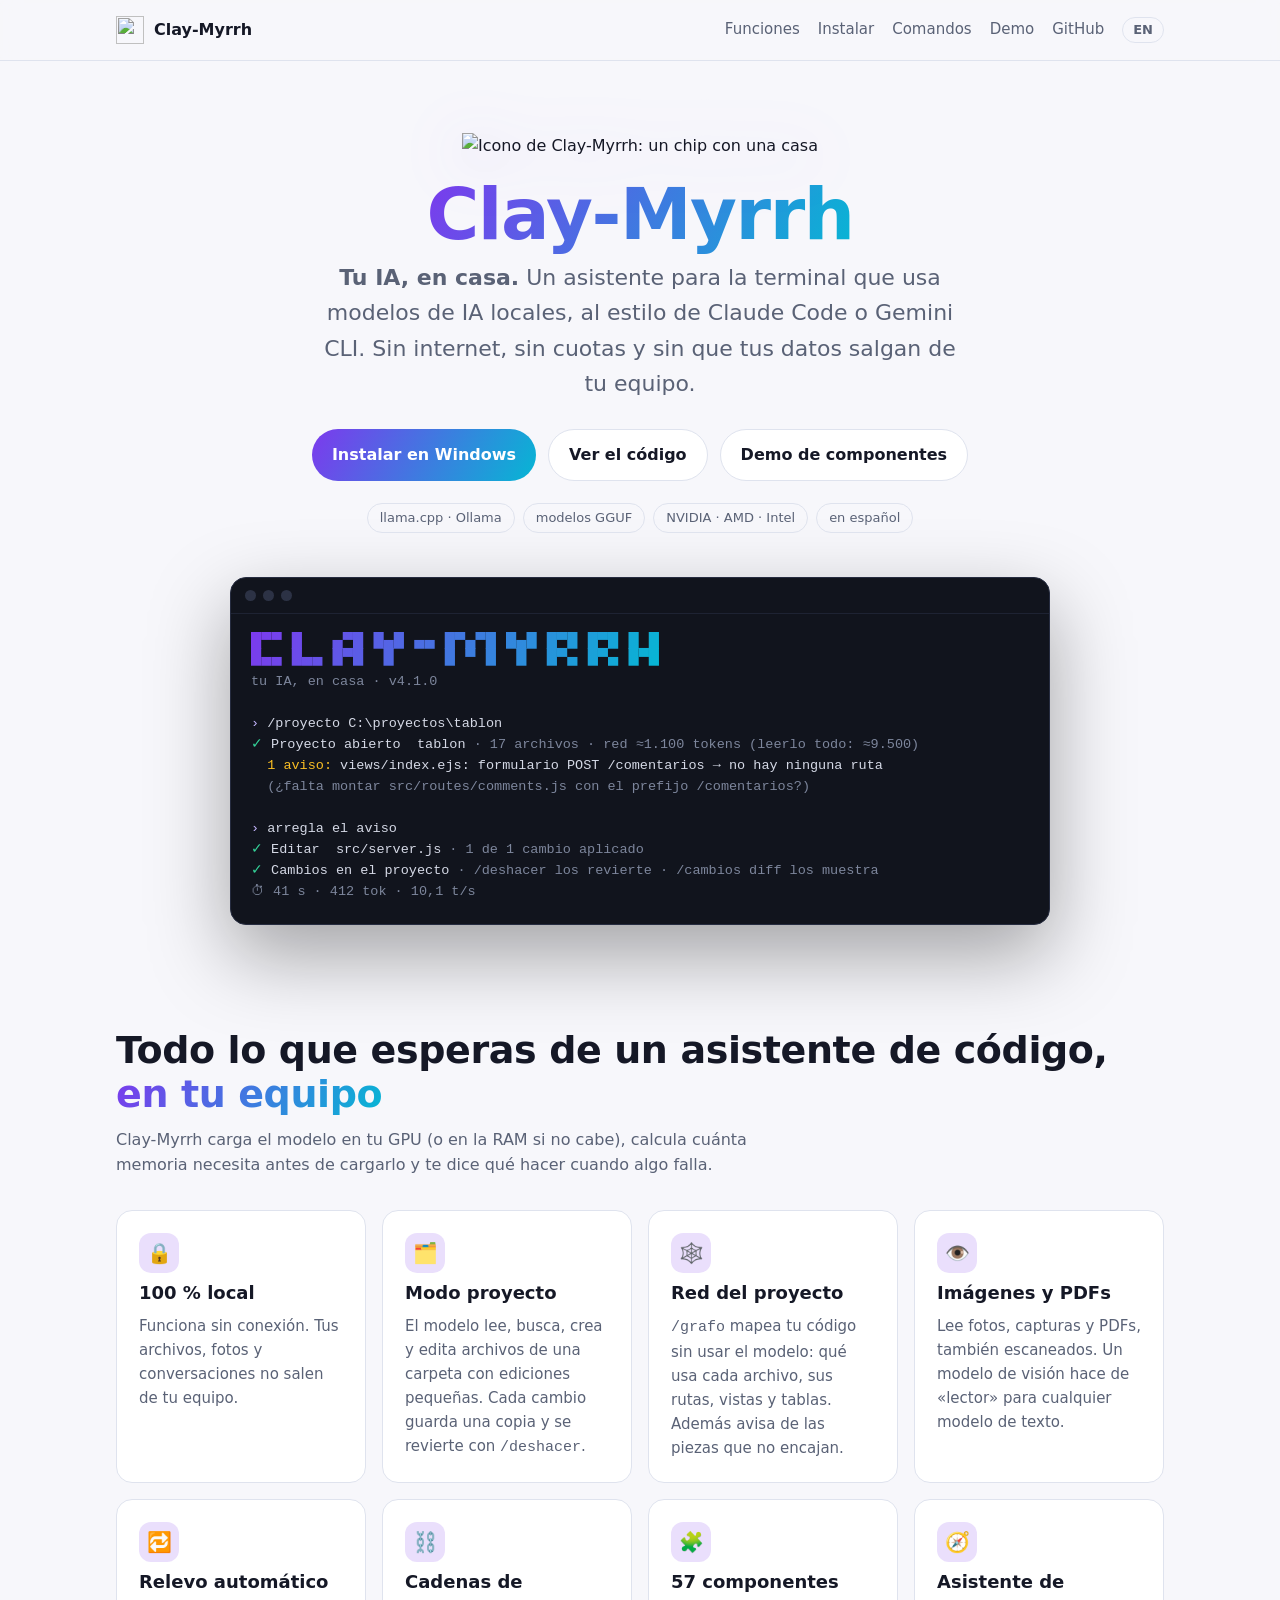
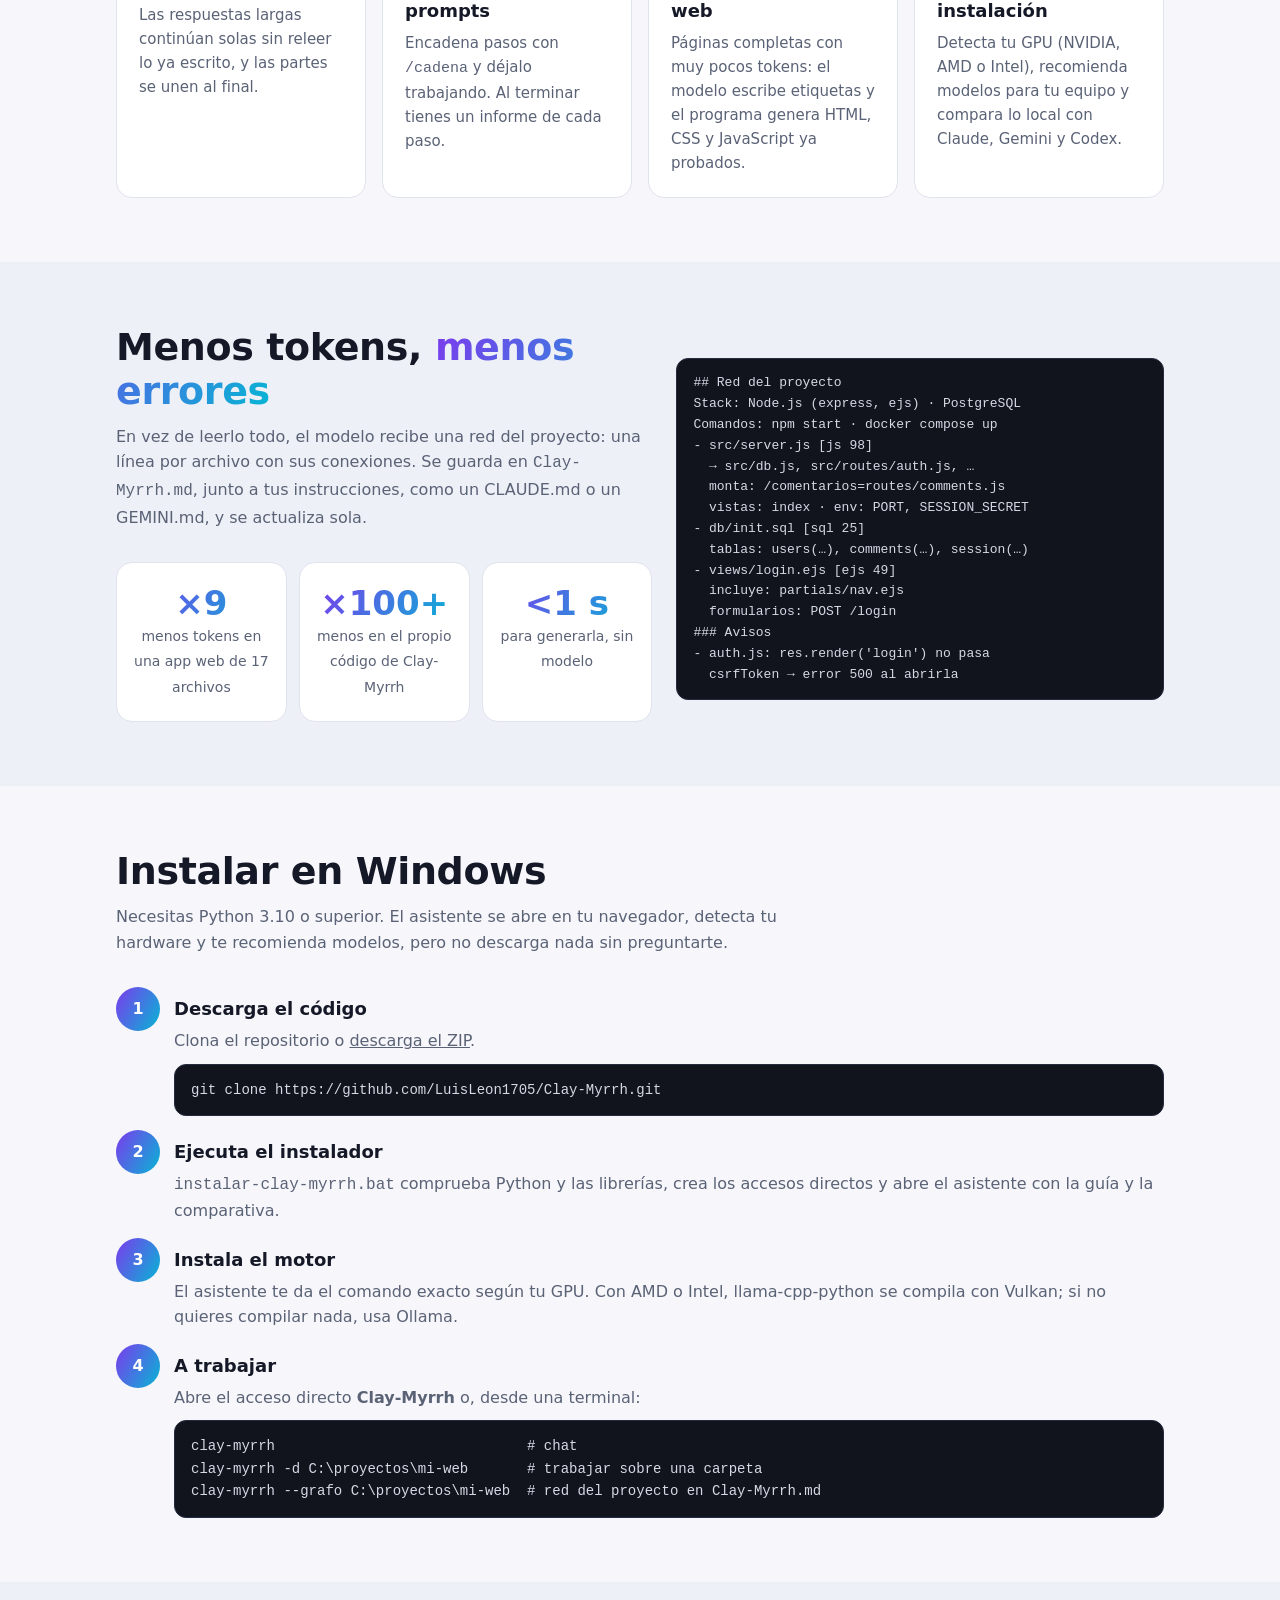
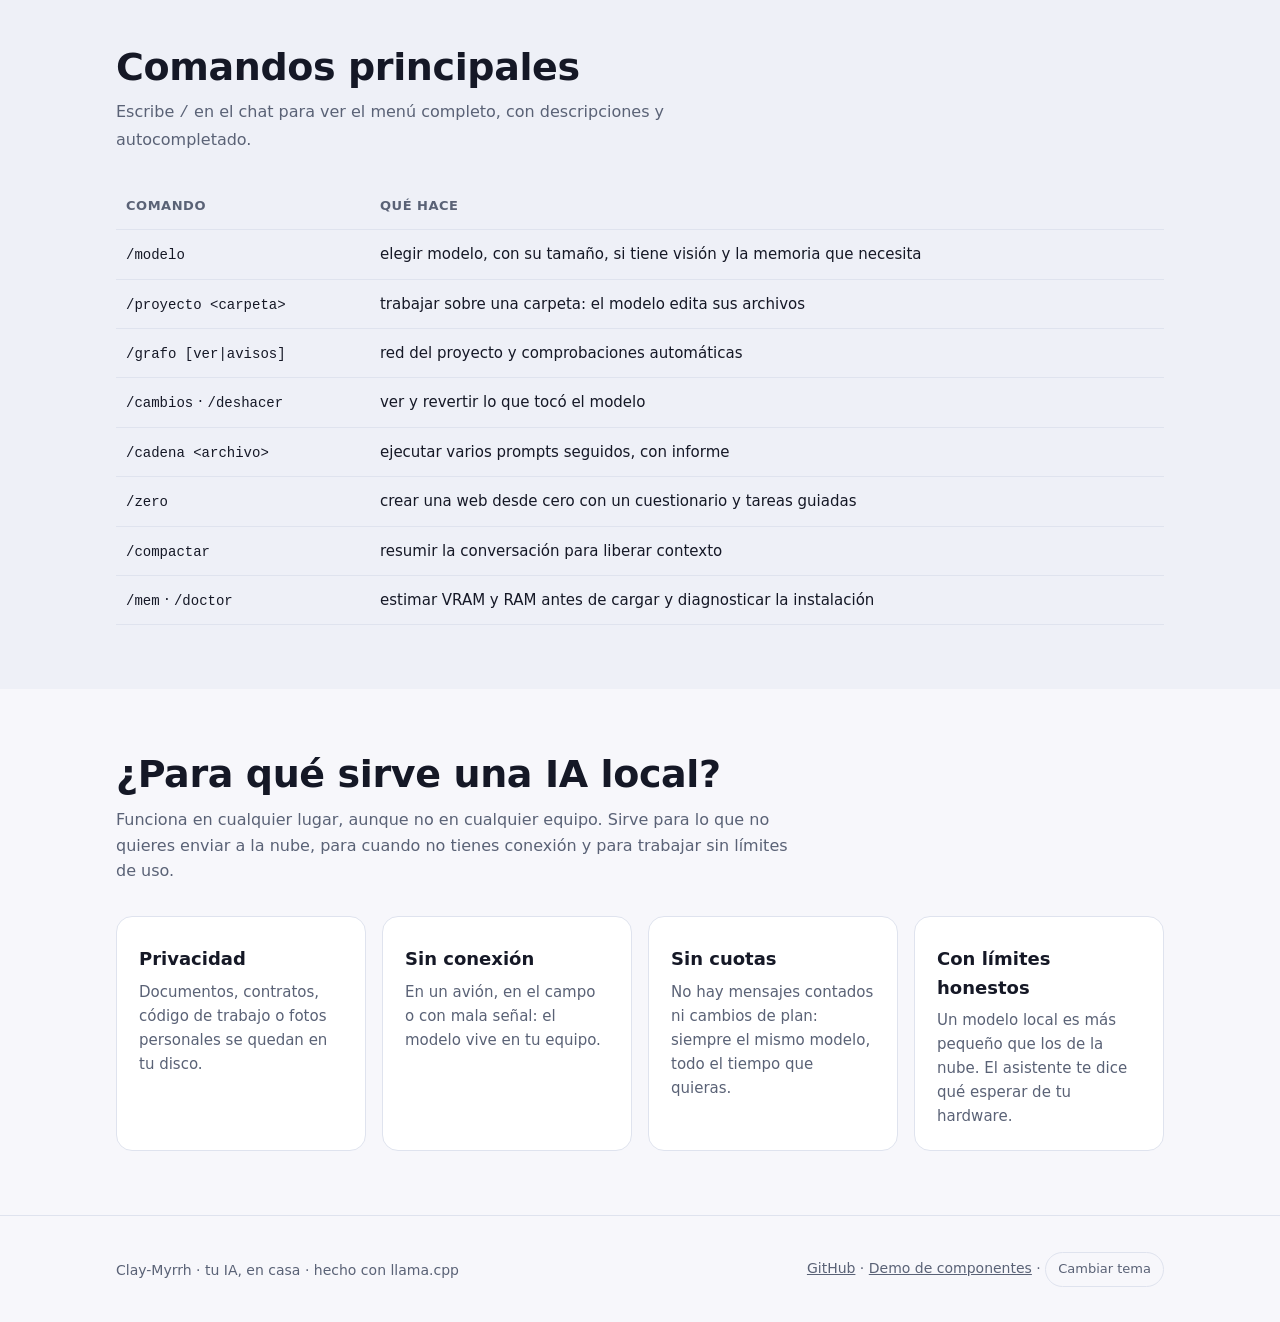
==== commit 9f9e221c: "Add English localization and improve user interface text - Integrated English language support in th" ====
--- a/site/index.html
+++ b/site/index.html
@@ -49,7 +49,7 @@
       <div class="bar"><i></i><i></i><i></i></div>
 <pre><span class="logo-txt">█▀▀ █   ▄▀█ █▄█ ▄▄ █▀▄▀█ █▄█ █▀█ █▀█ █ █
 █▄▄ █▄▄ █▀█  █     █ ▀ █  █  █▀▄ █▀▄ █▀█</span>
-<span class="dim">tu IA, en casa · v4.0</span>
+<span class="dim">tu IA, en casa · v4.1.0</span>
 
 <span class="u">›</span> /proyecto C:\proyectos\tablon
 <span class="ok">✓</span> Proyecto abierto  tablon <span class="dim">· 17 archivos · red ≈1.100 tokens (leerlo todo: ≈9.500)</span>
@@ -157,13 +157,13 @@
       <div class="scroll">
         <table class="table">
           <tr><th>Comando</th><th>Qué hace</th></tr>
-          <tr><td><code>/model</code></td><td>elegir modelo, con su tamaño, si tiene visión y la memoria que necesita</td></tr>
+          <tr><td><code>/modelo</code></td><td>elegir modelo, con su tamaño, si tiene visión y la memoria que necesita</td></tr>
           <tr><td><code>/proyecto &lt;carpeta&gt;</code></td><td>trabajar sobre una carpeta: el modelo edita sus archivos</td></tr>
           <tr><td><code>/grafo [ver|avisos]</code></td><td>red del proyecto y comprobaciones automáticas</td></tr>
           <tr><td><code>/cambios</code> · <code>/deshacer</code></td><td>ver y revertir lo que tocó el modelo</td></tr>
           <tr><td><code>/cadena &lt;archivo&gt;</code></td><td>ejecutar varios prompts seguidos, con informe</td></tr>
           <tr><td><code>/zero</code></td><td>crear una web desde cero con un cuestionario y tareas guiadas</td></tr>
-          <tr><td><code>/compact</code></td><td>resumir la conversación para liberar contexto</td></tr>
+          <tr><td><code>/compactar</code></td><td>resumir la conversación para liberar contexto</td></tr>
           <tr><td><code>/mem</code> · <code>/doctor</code></td><td>estimar VRAM y RAM antes de cargar y diagnosticar la instalación</td></tr>
         </table>
       </div>
